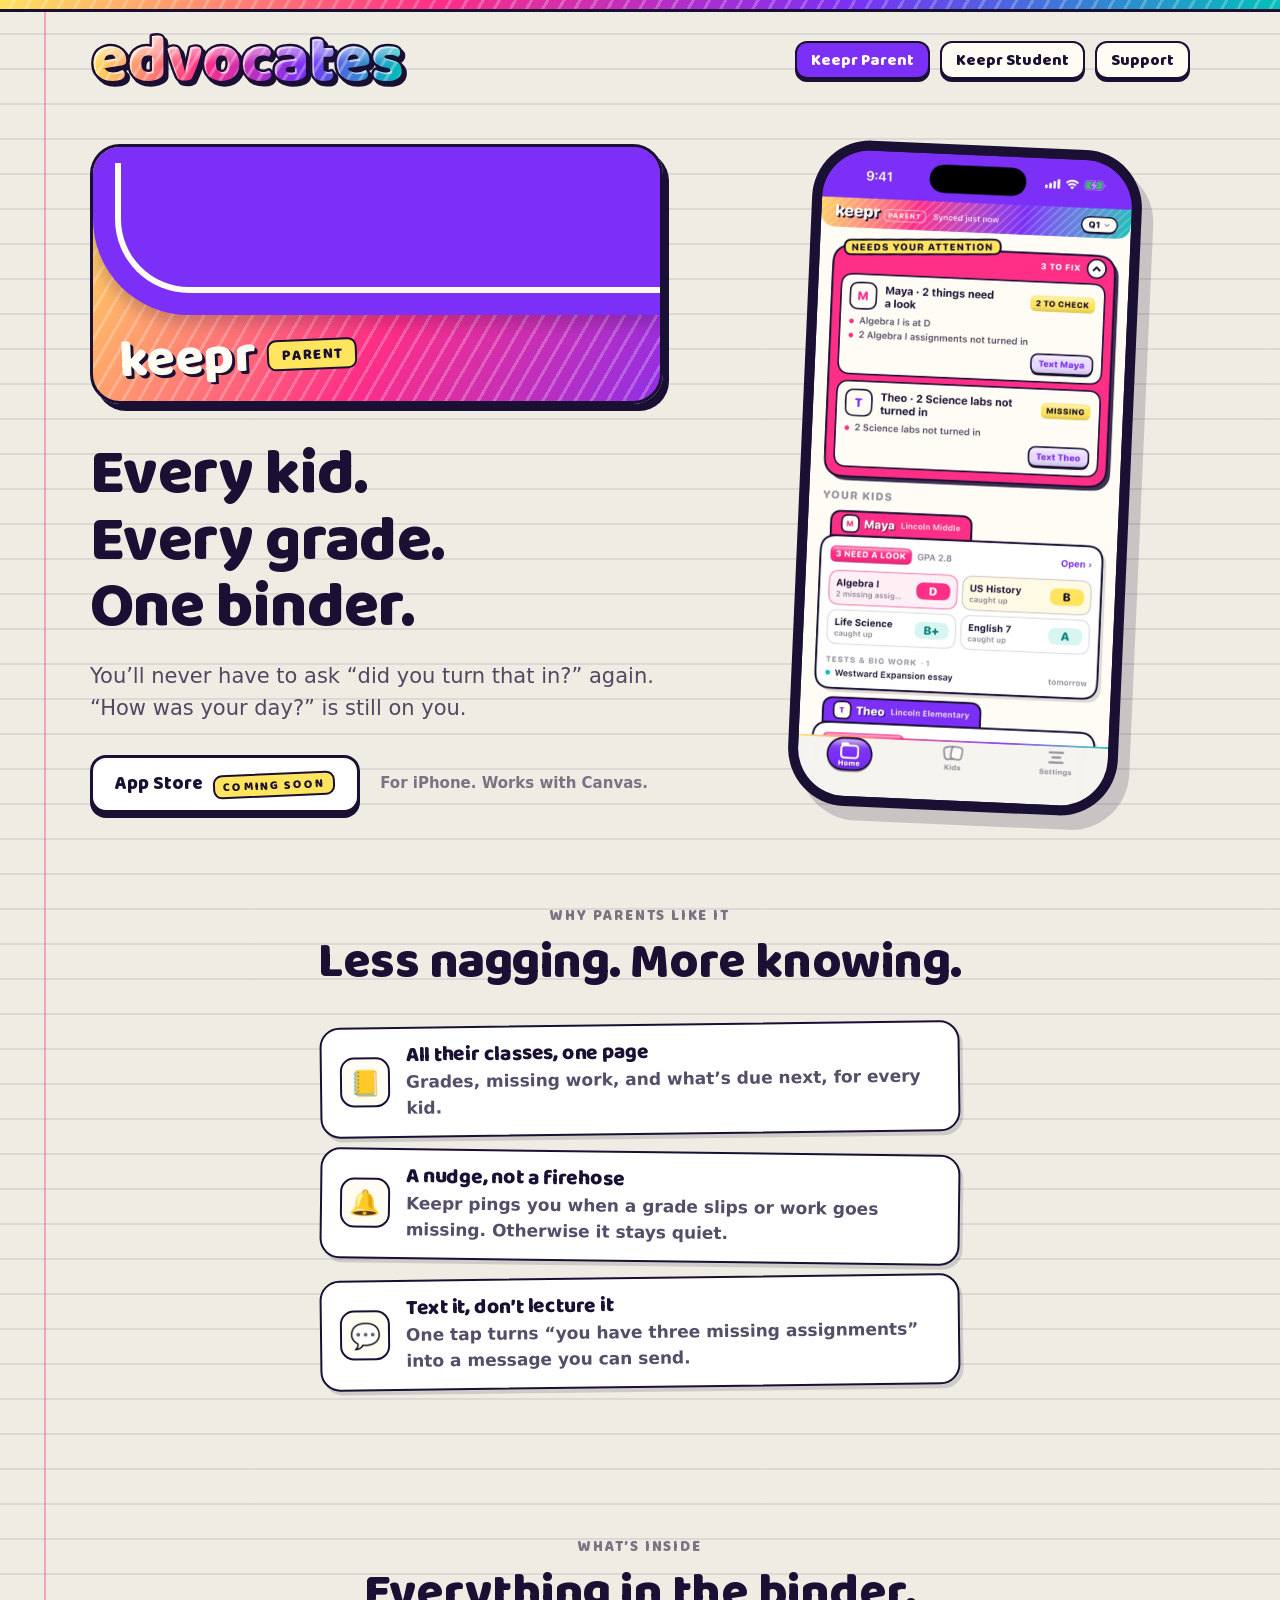
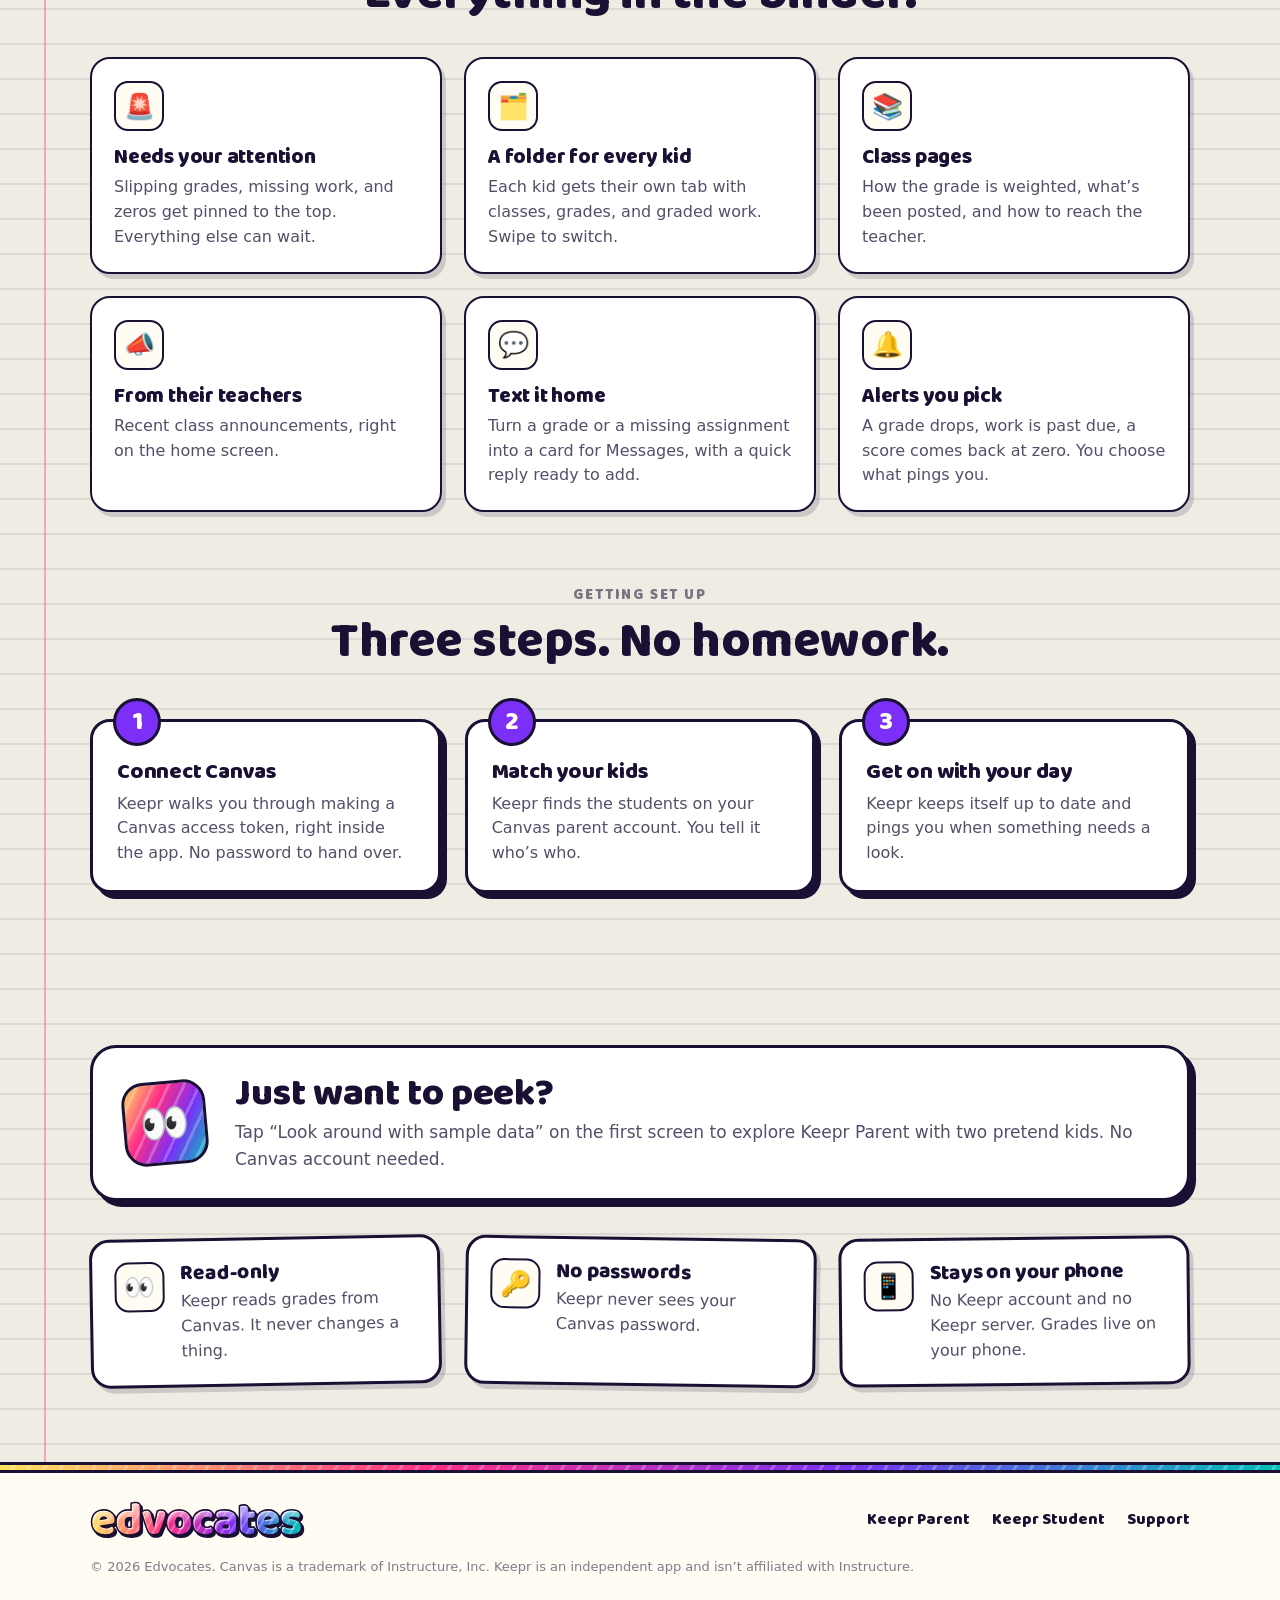
==== public/keepr-parent.html @ aea4eb7f "Prepare the site for Cloudflare Workers hosting Move the site into public/ and add wrangler.jsonc so" ====
<!doctype html>
<html lang="en">
<head>
  <meta charset="utf-8">
  <meta name="viewport" content="width=device-width, initial-scale=1">
  <title>Keepr Parent · Every kid. Every grade. One binder.</title>
  <meta name="description" content="Keepr Parent puts all your kids’ Canvas grades, missing work, and what’s due next on one page, and nudges you when something slips.">
  <link rel="canonical" href="https://edvocates.com/keepr-parent">
  <meta name="theme-color" content="#7B2FF7">
  <link rel="icon" href="favicon.ico" sizes="32x32">
  <link rel="icon" href="favicon.svg" type="image/svg+xml">
  <link rel="preload" href="assets/fonts/baloo2-latin.woff2" as="font" type="font/woff2" crossorigin>
  <link rel="stylesheet" href="assets/site.css">
  <meta property="og:type" content="website">
  <meta property="og:site_name" content="Edvocates">
  <meta property="og:title" content="Keepr Parent · Every kid. Every grade. One binder.">
  <meta property="og:description" content="All your kids’ grades, missing work, and what’s due next on one page, with a nudge when something slips.">
  <meta property="og:url" content="https://edvocates.com/keepr-parent">
  <meta property="og:image" content="https://edvocates.com/assets/img/og-image.png">
  <meta property="og:image:width" content="1200">
  <meta property="og:image:height" content="630">
  <meta property="og:image:alt" content="The Edvocates wordmark above the Keepr Parent and Keepr Student app icons">
  <meta name="twitter:card" content="summary_large_image">
</head>
<body class="theme-parent">
  <a class="skip btn" href="#main">Skip to content</a>

  <header class="site-header">
    <div class="wrap">
      <a class="brand" href="/"><img src="assets/img/edvocates-logo.svg" alt="Edvocates"></a>
      <nav class="nav" aria-label="Main">
        <a href="/keepr-parent" aria-current="page">Keepr Parent</a>
        <a href="/keepr-student">Keepr Student</a>
        <a href="/support">Support</a>
      </nav>
    </div>
  </header>

  <main id="main">
    <section class="wrap app-hero">
      <div>
        <div class="binder" aria-hidden="true">
          <div class="binder__flap"></div>
          <div class="binder__mark">keepr <span class="label">Parent</span></div>
        </div>
        <h1><span class="nowrap">Every kid.</span> <span class="nowrap">Every grade.</span> <span class="nowrap">One binder.</span></h1>
        <p class="lede">You’ll never have to ask “did you turn that in?” again. “How was your day?” is still on you.</p>
        <div class="cta-row">
          <!-- Swap for the App Store badge and listing link once Keepr Parent is live. -->
          <span class="btn btn--soon">App Store <span class="label">Coming soon</span></span>
          <span class="cta-note">For iPhone. Works with Canvas.</span>
        </div>
      </div>
      <div class="phone">
        <img src="assets/img/screens/parent-home.jpg" width="720" height="1500" alt="Keepr Parent’s home screen: a Needs Your Attention box flagging two kids, above each kid’s classes and grades">
      </div>
    </section>

    <section class="section section--tight" aria-labelledby="perks-title">
      <div class="wrap center">
        <p class="eyebrow">Why parents like it</p>
        <h2 id="perks-title">Less nagging. More knowing.</h2>
        <ul class="perks">
          <li class="perk">
            <span class="emo" aria-hidden="true">📒</span>
            <div><h3>All their classes, one page</h3><p>Grades, missing work, and what’s due next, for every kid.</p></div>
          </li>
          <li class="perk">
            <span class="emo" aria-hidden="true">🔔</span>
            <div><h3>A nudge, not a firehose</h3><p>Keepr pings you when a grade slips or work goes missing. Otherwise it stays quiet.</p></div>
          </li>
          <li class="perk">
            <span class="emo" aria-hidden="true">💬</span>
            <div><h3>Text it, don’t lecture it</h3><p>One tap turns “you have three missing assignments” into a message you can send.</p></div>
          </li>
        </ul>
      </div>
    </section>

    <section class="section" aria-labelledby="features-title">
      <div class="wrap">
        <div class="center">
          <p class="eyebrow">What’s inside</p>
          <h2 id="features-title">Everything in the binder.</h2>
        </div>
        <div class="features">
          <div class="feature">
            <span class="emo" aria-hidden="true">🚨</span>
            <h3>Needs your attention</h3>
            <p>Slipping grades, missing work, and zeros get pinned to the top. Everything else can wait.</p>
          </div>
          <div class="feature">
            <span class="emo" aria-hidden="true">🗂️</span>
            <h3>A folder for every kid</h3>
            <p>Each kid gets their own tab with classes, grades, and graded work. Swipe to switch.</p>
          </div>
          <div class="feature">
            <span class="emo" aria-hidden="true">📚</span>
            <h3>Class pages</h3>
            <p>How the grade is weighted, what’s been posted, and how to reach the teacher.</p>
          </div>
          <div class="feature">
            <span class="emo" aria-hidden="true">📣</span>
            <h3>From their teachers</h3>
            <p>Recent class announcements, right on the home screen.</p>
          </div>
          <div class="feature">
            <span class="emo" aria-hidden="true">💬</span>
            <h3>Text it home</h3>
            <p>Turn a grade or a missing assignment into a card for Messages, with a quick reply ready to add.</p>
          </div>
          <div class="feature">
            <span class="emo" aria-hidden="true">🔔</span>
            <h3>Alerts you pick</h3>
            <p>A grade drops, work is past due, a score comes back at zero. You choose what pings you.</p>
          </div>
        </div>
      </div>
    </section>

    <section class="section section--tight" aria-labelledby="steps-title">
      <div class="wrap">
        <div class="center">
          <p class="eyebrow">Getting set up</p>
          <h2 id="steps-title">Three steps. No homework.</h2>
        </div>
        <ol class="steps">
          <li><h3>Connect Canvas</h3><p>Keepr walks you through making a Canvas access token, right inside the app. No password to hand over.</p></li>
          <li><h3>Match your kids</h3><p>Keepr finds the students on your Canvas parent account. You tell it who’s who.</p></li>
          <li><h3>Get on with your day</h3><p>Keepr keeps itself up to date and pings you when something needs a look.</p></li>
        </ol>
      </div>
    </section>

    <section class="section" aria-labelledby="peek-title">
      <div class="wrap">
        <div class="callout">
          <div class="callout__foil" aria-hidden="true">👀</div>
          <div class="callout__text">
            <h2 id="peek-title">Just want to peek?</h2>
            <p>Tap “Look around with sample data” on the first screen to explore Keepr Parent with two pretend kids. No Canvas account needed.</p>
          </div>
        </div>
        <div class="promises">
          <div class="promise">
            <span class="emo" aria-hidden="true">👀</span>
            <div><h3>Read-only</h3><p>Keepr reads grades from Canvas. It never changes a thing.</p></div>
          </div>
          <div class="promise">
            <span class="emo" aria-hidden="true">🔑</span>
            <div><h3>No passwords</h3><p>Keepr never sees your Canvas password.</p></div>
          </div>
          <div class="promise">
            <span class="emo" aria-hidden="true">📱</span>
            <div><h3>Stays on your phone</h3><p>No Keepr account and no Keepr server. Grades live on your phone.</p></div>
          </div>
        </div>
      </div>
    </section>
  </main>

  <footer class="site-footer">
    <div class="wrap">
      <a class="foot-brand" href="/"><img src="assets/img/edvocates-logo.svg" alt="Edvocates"></a>
      <nav class="foot-links" aria-label="Footer">
        <a href="/keepr-parent">Keepr Parent</a>
        <a href="/keepr-student">Keepr Student</a>
        <a href="/support">Support</a>
      </nav>
      <p class="fine">© 2026 Edvocates. Canvas is a trademark of Instructure, Inc. Keepr is an independent app and isn’t affiliated with Instructure.</p>
    </div>
  </footer>
</body>
</html>
---- public/assets/site.css ----
/* edvocates.com — one stylesheet for every page.
   The look comes straight from the Keepr apps: ruled notebook paper, chunky
   ink-outlined stickers with hard offset shadows, holo foil, and Baloo 2 for
   anything that should feel puffy. */

@font-face {
  font-family: "Baloo 2";
  src: url("fonts/baloo2-latin.woff2") format("woff2");
  font-weight: 600 800;
  font-style: normal;
  font-display: swap;
  unicode-range: U+0000-00FF, U+0131, U+0152-0153, U+02BB-02BC, U+02C6, U+02DA, U+02DC, U+0304, U+0308, U+0329, U+2000-206F, U+20AC, U+2122, U+2191, U+2193, U+2212, U+2215, U+FEFF, U+FFFD;
}

:root {
  --ink: #1A1033;
  --ink-70: rgba(26, 16, 51, .74);
  --ink-50: rgba(26, 16, 51, .55);
  --pink: #FF2E86;
  --purple: #7B2FF7;
  --teal: #00C2B8;
  --yellow: #FFE45E;
  --cream: #FFFCF4;
  --canvas: #EFECE4;
  --green: #00B87A;

  /* Keepr Parent's foil, and Keepr Student's (the stops from its app icon). */
  --holo: linear-gradient(120deg, #FFE45E 0%, #FF2E86 34%, #7B2FF7 66%, #00C2B8 100%);
  --holo-student: linear-gradient(120deg, #FF2E86 8%, #E040FB 28%, #7B2FF7 46%, #2F6BFF 64%, #00C8FF 82%, #00B87A 100%);
  --stripes: repeating-linear-gradient(120deg, rgba(255, 255, 255, 0) 0 11px, rgba(255, 255, 255, .24) 11px 14px);

  --accent: var(--pink);
  --accent-text: var(--ink);
  --foil: var(--holo);

  --display: "Baloo 2", ui-rounded, "SF Pro Rounded", system-ui, sans-serif;
  --body: -apple-system, BlinkMacSystemFont, "Segoe UI", system-ui, Roboto, "Helvetica Neue", Arial, sans-serif;

  --line: 3px solid var(--ink);
  --shadow: 6px 6px 0 var(--ink);
  --shadow-soft: 4px 5px 0 rgba(26, 16, 51, .16);

  color-scheme: light;
}

.theme-parent { --accent: var(--purple); --accent-text: var(--cream); --foil: var(--holo); }
.theme-student { --accent: var(--green); --accent-text: var(--ink); --foil: var(--holo-student); }

/* ---------- base ---------- */

*, *::before, *::after { box-sizing: border-box; }

html { -webkit-text-size-adjust: 100%; text-size-adjust: 100%; }

body {
  --margin-x: 44px;
  margin: 0;
  min-height: 100vh;
  display: flex;
  flex-direction: column;
  font: 500 17px/1.55 var(--body);
  color: var(--ink);
  background-color: var(--canvas);
  /* notebook paper: a pink margin rule over faint ink lines */
  background-image:
    linear-gradient(90deg, transparent 0 var(--margin-x), rgba(255, 46, 134, .38) var(--margin-x) calc(var(--margin-x) + 2px), transparent calc(var(--margin-x) + 2px)),
    repeating-linear-gradient(180deg, transparent 0 33px, rgba(26, 16, 51, .085) 33px 35px);
}

/* the foil strip across the very top of every page */
body::before {
  content: "";
  display: block;
  height: 12px;
  background: var(--stripes), var(--foil);
  border-bottom: var(--line);
}

img, svg { max-width: 100%; height: auto; display: block; }

a { color: var(--purple); text-decoration-thickness: 2px; text-underline-offset: 3px; }
a:hover { color: var(--pink); }

:focus-visible { outline: 3px solid var(--purple); outline-offset: 4px; border-radius: 8px; }

h1, h2, h3 {
  margin: 0;
  font-family: var(--display);
  font-weight: 800;
  line-height: 1.04;
  letter-spacing: -.01em;
  text-wrap: balance;
}
h1 { font-size: clamp(40px, 6.2vw, 70px); }
h2 { font-size: clamp(32px, 4.4vw, 50px); }
h3 { font-size: 22px; line-height: 1.15; }

p { margin: 0; }

.wrap { width: min(1100px, 100% - 48px); margin-inline: auto; }
main { flex: 1; }
.section { padding-block: clamp(40px, 6vw, 76px); }
.section--tight { padding-top: 0; }

.lede { font-size: clamp(18px, 2vw, 21px); color: var(--ink-70); max-width: 34em; text-wrap: pretty; }
.center { text-align: center; }
.center .lede { margin-inline: auto; }
.center .perks { margin-inline: auto; text-align: left; }
h2 + .lede { margin-top: 14px; }

.eyebrow {
  margin: 0 0 12px;
  font: 800 15px/1 var(--display);
  letter-spacing: .12em;
  text-transform: uppercase;
  color: var(--ink-50);
}

.nowrap { white-space: nowrap; }

.vh {
  position: absolute !important;
  width: 1px; height: 1px;
  overflow: hidden;
  clip: rect(0 0 0 0);
  white-space: nowrap;
}

.skip {
  position: absolute;
  left: 16px; top: -100px;
  z-index: 10;
}
.skip:focus { top: 22px; }

/* ---------- stickers, labels, buttons ---------- */

.label {
  display: inline-block;
  padding: 7px 12px 5px;
  font: 800 14px/1 var(--display);
  letter-spacing: .1em;
  text-transform: uppercase;
  color: var(--ink);
  background: var(--yellow);
  border: 2.5px solid var(--ink);
  border-radius: 9px;
  rotate: -2.5deg;
}

.emo {
  flex: none;
  display: grid;
  place-items: center;
  width: 50px; height: 50px;
  font-size: 25px;
  line-height: 1;
  background: var(--cream);
  border: 2.5px solid var(--ink);
  border-radius: 14px;
}

.btn {
  display: inline-flex;
  align-items: center;
  justify-content: center;
  gap: 10px;
  padding: 15px 22px 13px;
  font: 800 19px/1 var(--display);
  color: var(--ink);
  text-decoration: none;
  background: var(--cream);
  border: var(--line);
  border-radius: 16px;
  box-shadow: 0 5px 0 var(--ink);
  transition: transform .12s ease, box-shadow .12s ease;
}
.btn:hover { color: inherit; transform: translateY(-2px); box-shadow: 0 7px 0 var(--ink); }
.btn:active { transform: translateY(3px); box-shadow: 0 2px 0 var(--ink); }
.btn--parent { background: var(--purple); color: var(--cream); }
.btn--student { background: var(--green); color: var(--ink); }
.btn--parent:hover { color: var(--cream); }
.btn--student:hover { color: var(--ink); }

/* Stand-in until the App Store listing is live. */
.btn--soon { cursor: default; background: #fff; }
.btn--soon:hover, .btn--soon:active { transform: none; box-shadow: 0 5px 0 var(--ink); }
.btn--soon .label { font-size: 12px; padding: 5px 8px 3px; }

/* ---------- header ---------- */

.site-header { padding-block: 20px; }
.site-header .wrap {
  display: flex;
  flex-wrap: wrap;
  align-items: center;
  justify-content: space-between;
  gap: 16px 24px;
}
/* The home page leads with the big wordmark, so its header is just the nav. */
.site-header--home .wrap { justify-content: flex-end; }

.brand { display: inline-flex; border-radius: 14px; }
.brand img { width: auto; height: 56px; }

.nav { display: flex; flex-wrap: wrap; gap: 10px; }
.nav a {
  padding: 10px 14px 8px;
  font: 800 16px/1 var(--display);
  color: var(--ink);
  text-decoration: none;
  background: var(--cream);
  border: 2.5px solid var(--ink);
  border-radius: 12px;
  box-shadow: 0 3px 0 var(--ink);
  transition: transform .12s ease, box-shadow .12s ease;
}
.nav a:hover { color: var(--ink); transform: translateY(-2px); box-shadow: 0 5px 0 var(--ink); }
.nav a:active { transform: translateY(2px); box-shadow: 0 1px 0 var(--ink); }
.nav a[aria-current="page"] { background: var(--accent); color: var(--accent-text); }

/* ---------- home hero ---------- */

.hero {
  position: relative;
  padding-block: clamp(12px, 3vw, 36px) clamp(52px, 8vw, 96px);
  text-align: center;
}
.hero > .wrap { position: relative; z-index: 1; }
.hero__logo { width: min(720px, 100%); margin: 0 auto clamp(26px, 4.5vw, 44px); }
.hero h1 { max-width: 12em; margin-inline: auto; }
.hero .lede { margin: 20px auto 0; }
.hero__cta { display: flex; flex-wrap: wrap; justify-content: center; gap: 16px 18px; margin-top: 34px; }

.confetti { position: absolute; inset: 0; z-index: 0; overflow: hidden; pointer-events: none; }
.confetti svg {
  position: absolute;
  width: var(--w, 56px);
  animation: bob var(--t, 7s) ease-in-out infinite;
}
@keyframes bob {
  0%, 100% { transform: translateY(0) rotate(var(--r, 0deg)); }
  50% { transform: translateY(-12px) rotate(calc(var(--r, 0deg) + 8deg)); }
}
.c1 { --w: 100px; --r: -10deg; --t: 7s; top: 5%; left: 4%; }
.c2 { --w: 66px; --r: 12deg; --t: 8s; top: 7%; right: 6%; }
.c3 { --w: 72px; --t: 9s; top: 47%; left: 3%; }
.c4 { --w: 62px; --t: 6.5s; top: 60%; right: 3%; }
.c5 { --w: 60px; --r: 8deg; --t: 7.5s; top: 33%; right: 5%; }
.c6 { --w: 112px; --r: -6deg; --t: 8.5s; bottom: 6%; right: 11%; }
.c7 { --w: 54px; --r: 20deg; --t: 6s; bottom: 11%; left: 10%; }

/* ---------- home: the two app folders ---------- */

.apps {
  display: grid;
  grid-template-columns: repeat(auto-fit, minmax(min(100%, 440px), 1fr));
  gap: 48px 40px;
  margin-top: 44px;
}

.folder { display: flex; flex-direction: column; }
.folder__tab {
  align-self: flex-start;
  margin-left: 24px;
  padding: 11px 18px 8px;
  font: 800 15px/1 var(--display);
  letter-spacing: .1em;
  text-transform: uppercase;
  color: var(--accent-text);
  background: var(--accent);
  border: var(--line);
  border-bottom: 0;
  border-radius: 14px 14px 0 0;
}
.folder__body {
  position: relative;
  flex: 1;
  display: flex;
  flex-direction: column;
  padding: 28px 30px 32px 56px;
  background: #fff;
  border: var(--line);
  border-radius: 24px;
  box-shadow: var(--shadow);
}
/* three punched binder holes down the left edge, like the app's class cards */
.folder__body::before {
  content: "";
  position: absolute;
  left: 17px; top: 30px; bottom: 30px;
  width: 16px;
  background: radial-gradient(circle at 8px 8px, #E7E4F2 0 6px, rgba(26, 16, 51, .32) 6.5px 7.5px, transparent 8px) 0 0 / 16px calc((100% - 16px) / 2) repeat-y;
}

.app-card__head { display: flex; align-items: center; gap: 18px; }
.app-icon {
  flex: none;
  width: 96px; height: 96px;
  border: var(--line);
  border-radius: 23px;
  box-shadow: 4px 4px 0 var(--ink);
}
.app-card h3 { font-size: clamp(28px, 3vw, 34px); }
.app-card__tagline { margin-top: 4px; font: 700 18px/1.25 var(--display); color: var(--ink-70); }
.app-card__blurb { margin-top: 20px; color: var(--ink-70); }

.minis { display: grid; gap: 10px; margin: 20px 0 28px; padding: 0; list-style: none; }
.minis li { display: flex; align-items: center; gap: 12px; font-weight: 650; }
.minis .emo { width: 36px; height: 36px; font-size: 18px; border-radius: 10px; }
.folder .btn { align-self: flex-start; margin-top: auto; }

/* ---------- promises ---------- */

.promises {
  display: grid;
  grid-template-columns: repeat(auto-fit, minmax(min(100%, 290px), 1fr));
  gap: 24px;
  margin-top: 36px;
}
.promise {
  display: flex;
  gap: 16px;
  align-items: flex-start;
  padding: 20px 22px;
  background: #fff;
  border: var(--line);
  border-radius: 20px;
  box-shadow: var(--shadow-soft);
  text-align: left;
}
.promise:nth-child(1) { rotate: -1deg; }
.promise:nth-child(2) { rotate: .8deg; }
.promise:nth-child(3) { rotate: -.6deg; }
.promise h3 { font-size: 21px; }
.promise p { margin-top: 4px; font-size: 16px; color: var(--ink-70); }

/* ---------- app pages ---------- */

.app-hero {
  display: grid;
  grid-template-columns: minmax(0, 1.12fr) minmax(0, .88fr);
  gap: clamp(36px, 6vw, 80px);
  align-items: center;
  padding-block: clamp(16px, 3vw, 36px) clamp(52px, 8vw, 96px);
}
.app-hero h1 { margin-top: 38px; font-size: clamp(40px, 5.4vw, 64px); }
.app-hero .lede { margin-top: 18px; }
.cta-row { display: flex; flex-wrap: wrap; align-items: center; gap: 16px 20px; margin-top: 30px; }
.cta-note { font-size: 15px; font-weight: 600; color: var(--ink-50); }

/* The binder cover from each app's welcome screen: a flap in the app's
   colour over the foil, with the white rule curving around its corner. */
.binder {
  position: relative;
  height: clamp(200px, 25vw, 260px);
  overflow: hidden;
  background: var(--stripes), var(--foil);
  background-size: auto, 180% 100%;
  border: var(--line);
  border-radius: 30px;
  box-shadow: 6px 7px 0 var(--ink);
  animation: foil 9s ease-in-out infinite alternate;
}
@keyframes foil {
  from { background-position: 0 0, 0% 50%; }
  to { background-position: 0 0, 100% 50%; }
}
.binder__flap {
  position: absolute;
  inset: 0 0 auto 0;
  height: 66%;
  background: var(--accent);
  border-bottom-left-radius: 96px;
  box-shadow: 0 8px 16px rgba(26, 16, 51, .22);
}
.binder__flap::after {
  content: "";
  position: absolute;
  left: 22px; top: 16px; right: -12px; bottom: 22px;
  border-left: 6px solid var(--cream);
  border-bottom: 6px solid var(--cream);
  border-bottom-left-radius: 74px;
}
.binder__mark {
  position: absolute;
  left: 26px; bottom: 18px;
  display: flex;
  align-items: center;
  gap: 12px;
  rotate: -2.5deg;
  font: 800 clamp(40px, 5vw, 52px)/1 var(--display);
  letter-spacing: -.01em;
  color: var(--cream);
  text-shadow: 3px 3px 0 var(--ink);
}
.binder__mark .label { rotate: none; font-size: clamp(12px, 1.4vw, 15px); text-shadow: none; }

.phone {
  width: min(330px, 82vw);
  margin-inline: auto;
  padding: 10px;
  background: var(--ink);
  border-radius: 58px;
  box-shadow: 12px 14px 0 rgba(26, 16, 51, .18);
  rotate: 2.5deg;
}
.phone img { width: 100%; height: auto; border-radius: 48px; }

.perks { display: grid; gap: 16px; margin: 36px 0 0; padding: 0; list-style: none; max-width: 640px; }
.perk {
  display: flex;
  align-items: center;
  gap: 16px;
  padding: 14px 18px;
  background: #fff;
  border: 2.5px solid var(--ink);
  border-radius: 20px;
  box-shadow: 3px 4px 0 rgba(26, 16, 51, .15);
}
.perk:nth-child(odd) { rotate: -.7deg; }
.perk:nth-child(even) { rotate: .7deg; }
.perk h3 { font-size: 21px; }
.perk p { margin-top: 2px; color: var(--ink-70); font-weight: 600; }

.features {
  display: grid;
  grid-template-columns: repeat(auto-fit, minmax(min(100%, 310px), 1fr));
  gap: 22px;
  margin-top: 38px;
}
.feature {
  padding: 22px;
  background: #fff;
  border: 2.5px solid var(--ink);
  border-radius: 20px;
  box-shadow: var(--shadow-soft);
  transition: transform .15s ease, box-shadow .15s ease;
}
.feature:hover { transform: translateY(-3px) rotate(-.6deg); box-shadow: 6px 8px 0 rgba(26, 16, 51, .2); }
.feature h3 { margin: 14px 0 6px; font-size: 21px; }
.feature p { color: var(--ink-70); font-size: 16px; }

.steps {
  display: grid;
  grid-template-columns: repeat(auto-fit, minmax(min(100%, 290px), 1fr));
  gap: 38px 24px;
  margin: 52px 0 0;
  padding: 0;
  list-style: none;
  counter-reset: step;
}
.steps li {
  position: relative;
  padding: 38px 24px 24px;
  background: #fff;
  border: var(--line);
  border-radius: 20px;
  box-shadow: var(--shadow);
  counter-increment: step;
}
.steps li::before {
  content: counter(step);
  position: absolute;
  top: -24px; left: 20px;
  display: grid;
  place-items: center;
  width: 48px; height: 48px;
  font: 800 26px/1 var(--display);
  color: var(--accent-text);
  background: var(--accent);
  border: var(--line);
  border-radius: 50%;
}
.steps h3 { font-size: 22px; }
.steps p { margin-top: 6px; color: var(--ink-70); font-size: 16px; }

.callout {
  display: flex;
  flex-wrap: wrap;
  align-items: center;
  gap: 22px 28px;
  padding: 26px 30px;
  background: #fff;
  border: var(--line);
  border-radius: 26px;
  box-shadow: var(--shadow);
}
.callout__foil {
  flex: none;
  display: grid;
  place-items: center;
  width: 84px; height: 84px;
  font-size: 40px;
  background: var(--stripes), var(--foil);
  border: var(--line);
  border-radius: 22px;
  rotate: -5deg;
}
.callout__text { flex: 1 1 320px; }
.callout h2 { font-size: clamp(28px, 3.4vw, 38px); }
.callout p { margin-top: 6px; color: var(--ink-70); }

/* ---------- support ---------- */

.support { padding-block: clamp(40px, 8vw, 100px) clamp(64px, 10vw, 120px); text-align: center; }
.support .lede { margin: 18px auto 0; }
.support-card {
  position: relative;
  display: inline-block;
  max-width: 100%;
  margin-top: 56px;
  padding: 44px clamp(18px, 6vw, 60px) 36px;
  background: #fff;
  border: var(--line);
  border-radius: 28px;
  box-shadow: 8px 9px 0 var(--ink);
  rotate: -1.2deg;
}
.support-card .label { position: absolute; top: -20px; left: 50%; translate: -50% 0; }
.support-email {
  font: 800 clamp(20px, 6vw, 48px)/1.1 var(--display);
  color: var(--purple);
  text-decoration: none;
  overflow-wrap: anywhere;
}
.support-email:hover { color: var(--pink); }
.support-card p { margin-top: 14px; color: var(--ink-70); }

/* ---------- footer ---------- */

.site-footer { margin-top: auto; background: var(--cream); border-top: var(--line); }
.site-footer::before { content: ""; display: block; height: 8px; background: var(--stripes), var(--holo); border-bottom: var(--line); }
.site-footer .wrap {
  display: flex;
  flex-wrap: wrap;
  align-items: center;
  justify-content: space-between;
  gap: 18px 28px;
  padding-block: 28px 34px;
}
.foot-brand { display: inline-flex; border-radius: 10px; }
.foot-brand img { width: auto; height: 38px; }
.foot-links { display: flex; flex-wrap: wrap; gap: 8px 22px; }
.foot-links a { font: 800 16px/1 var(--display); color: var(--ink); text-decoration: none; }
.foot-links a:hover { color: var(--purple); }
.fine { flex-basis: 100%; font-size: 13px; color: var(--ink-50); }

/* ---------- a little fun ---------- */

.wiggle:hover { animation: wiggle .45s ease-in-out; }
@keyframes wiggle {
  0%, 100% { transform: rotate(0); }
  30% { transform: rotate(-5deg); }
  70% { transform: rotate(4deg); }
}

/* ---------- small screens ---------- */

@media (max-width: 860px) {
  .app-hero { grid-template-columns: 1fr; }
}

@media (max-width: 640px) {
  body { --margin-x: 14px; font-size: 16px; }
  .wrap { width: min(1100px, 100% - 36px); }
  .site-header .wrap { justify-content: center; }
  .brand img { height: 46px; }
  .nav { justify-content: center; }
  .nav a { padding: 9px 11px 7px; font-size: 15px; }
  .confetti { display: none; }
  .folder__body { padding: 24px 20px 26px 42px; }
  .folder__body::before { left: 12px; }
  .app-icon { width: 76px; height: 76px; border-radius: 19px; }
  .binder__flap { border-bottom-left-radius: 76px; }
  .binder__flap::after { left: 18px; bottom: 18px; border-bottom-left-radius: 58px; }
}

@media (prefers-reduced-motion: reduce) {
  *, *::before, *::after { animation: none !important; transition: none !important; }
}
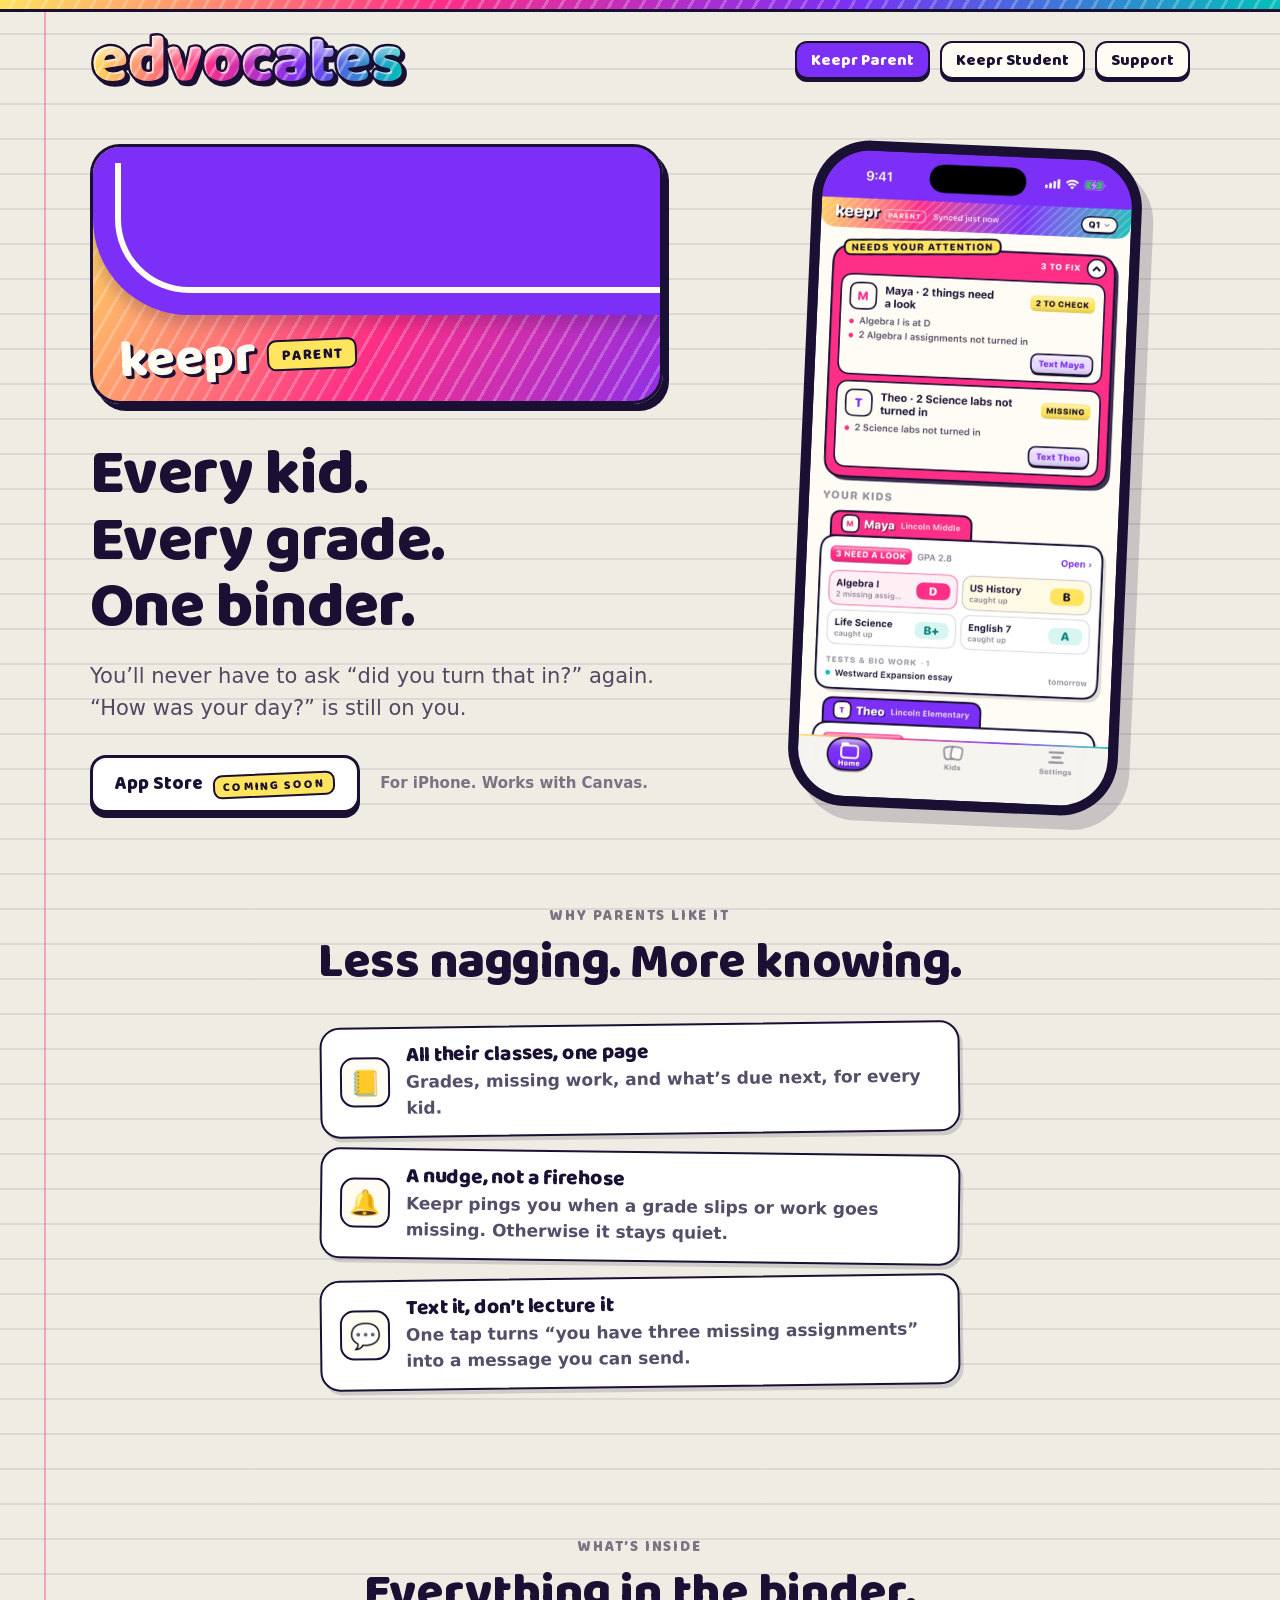
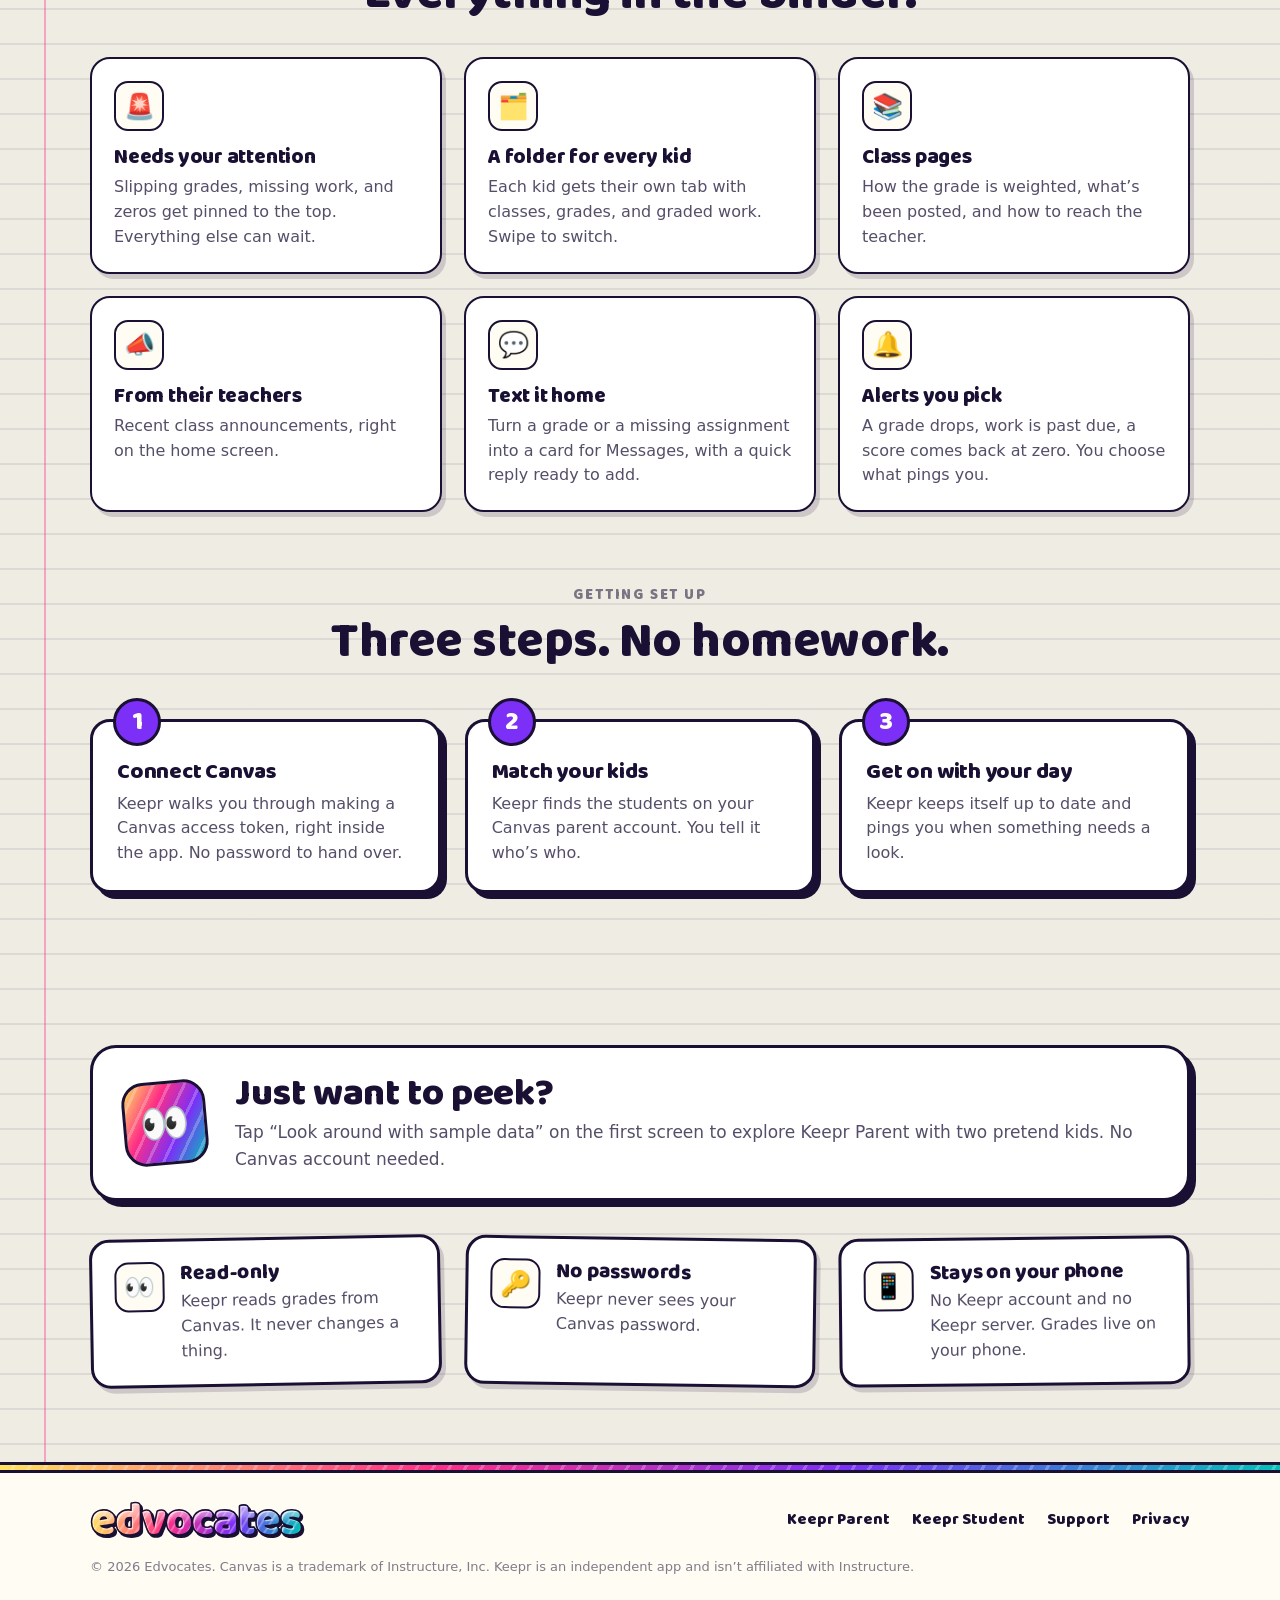
==== commit eeaf8f58: "Add a privacy policy page for the iOS apps Covers what Keepr Parent and Keepr Student access from Ca" ====
--- a/public/keepr-parent.html
+++ b/public/keepr-parent.html
@@ -166,6 +166,7 @@
         <a href="/keepr-parent">Keepr Parent</a>
         <a href="/keepr-student">Keepr Student</a>
         <a href="/support">Support</a>
+        <a href="/privacy">Privacy</a>
       </nav>
       <p class="fine">© 2026 Edvocates. Canvas is a trademark of Instructure, Inc. Keepr is an independent app and isn’t affiliated with Instructure.</p>
     </div>
--- a/public/assets/site.css
+++ b/public/assets/site.css
@@ -526,6 +526,21 @@
 }
 .support-email:hover { color: var(--pink); }
 .support-card p { margin-top: 14px; color: var(--ink-70); }
+
+/* ---------- legal ---------- */
+
+.legal { padding-block: clamp(40px, 8vw, 88px) clamp(64px, 10vw, 120px); }
+.legal .wrap { max-width: 760px; }
+.legal .lede { margin-top: 18px; }
+.legal-updated { margin-top: 14px; font-size: 14px; font-weight: 700; color: var(--ink-50); }
+.legal-body { margin-top: 44px; display: grid; gap: 40px; }
+.legal-body h2 { font-size: clamp(22px, 2.6vw, 27px); }
+.legal-body p { margin-top: 10px; color: var(--ink-70); }
+.legal-body p:first-of-type { margin-top: 14px; }
+.legal-body ul { margin: 14px 0 0; padding-left: 22px; color: var(--ink-70); display: grid; gap: 8px; }
+.legal-body li::marker { color: var(--purple); }
+.legal-body strong { color: var(--ink); }
+.legal-body a { font-weight: 700; }
 
 /* ---------- footer ---------- */
 
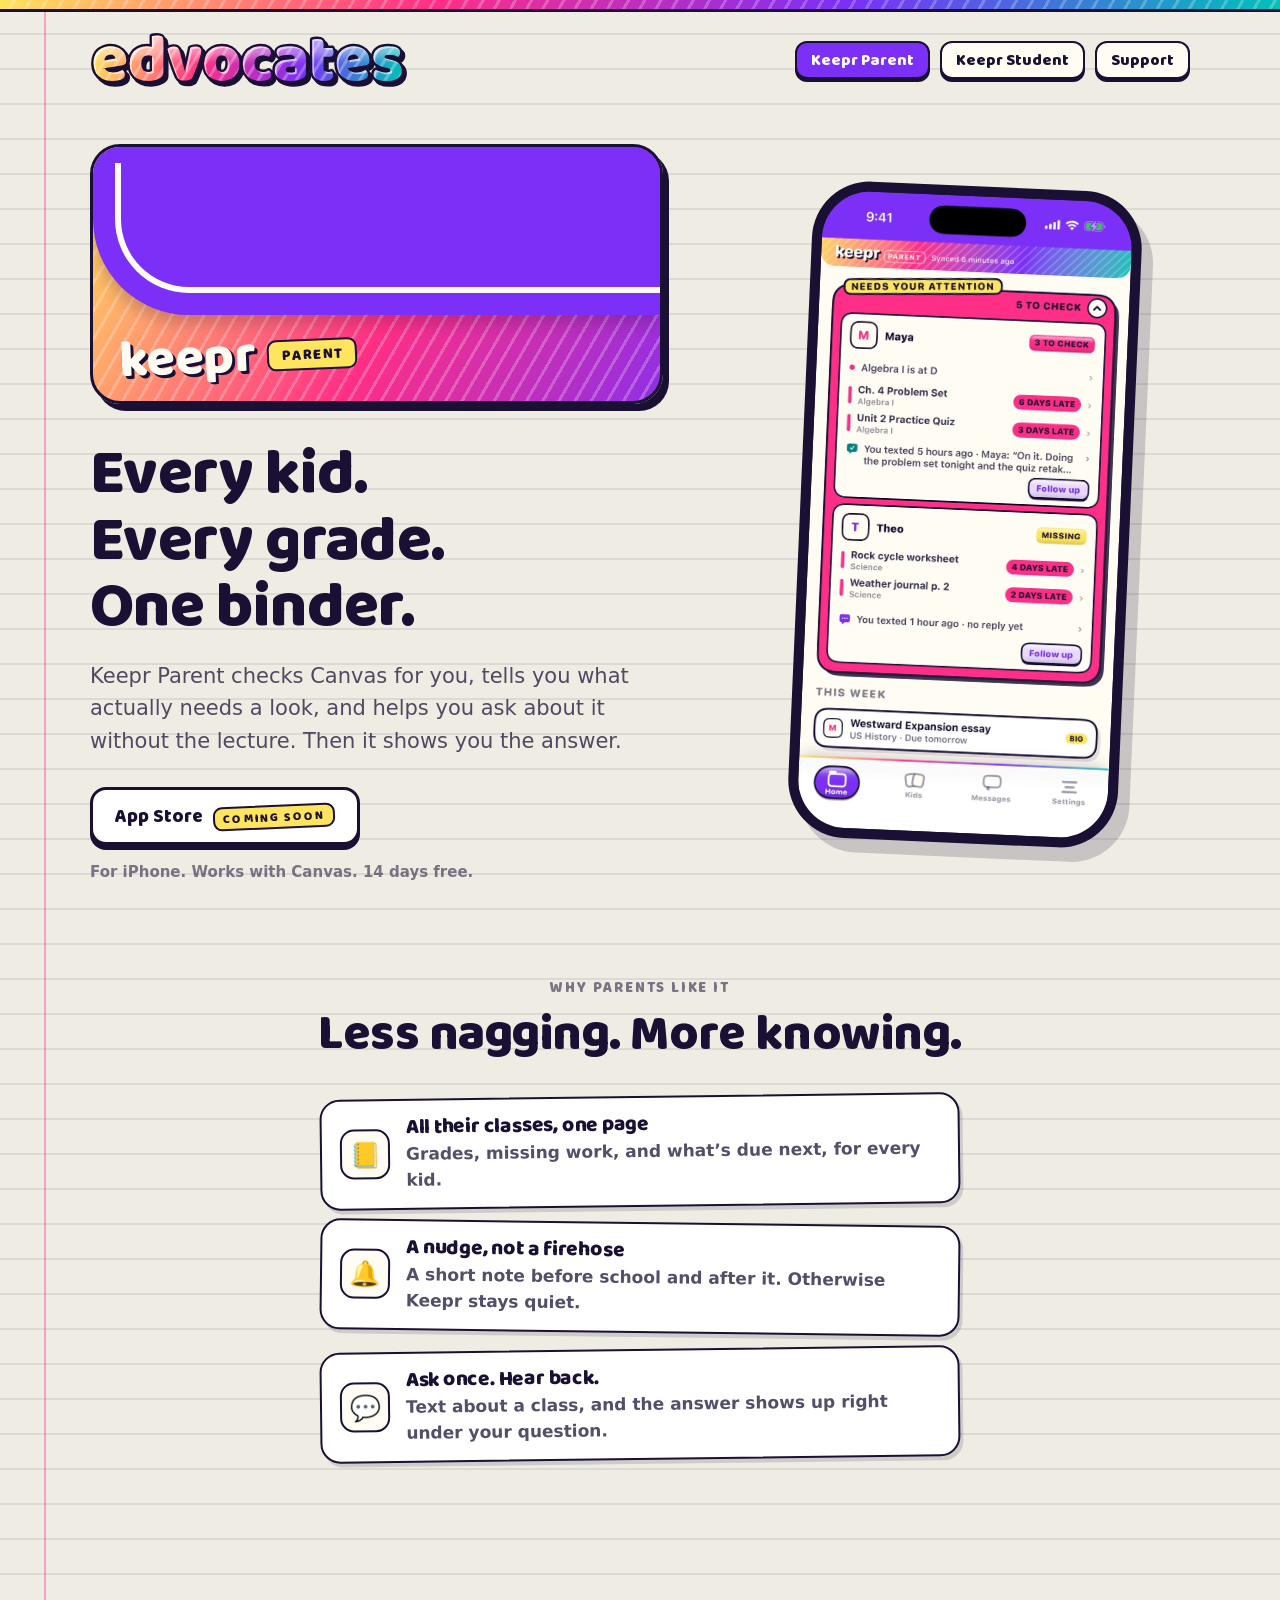
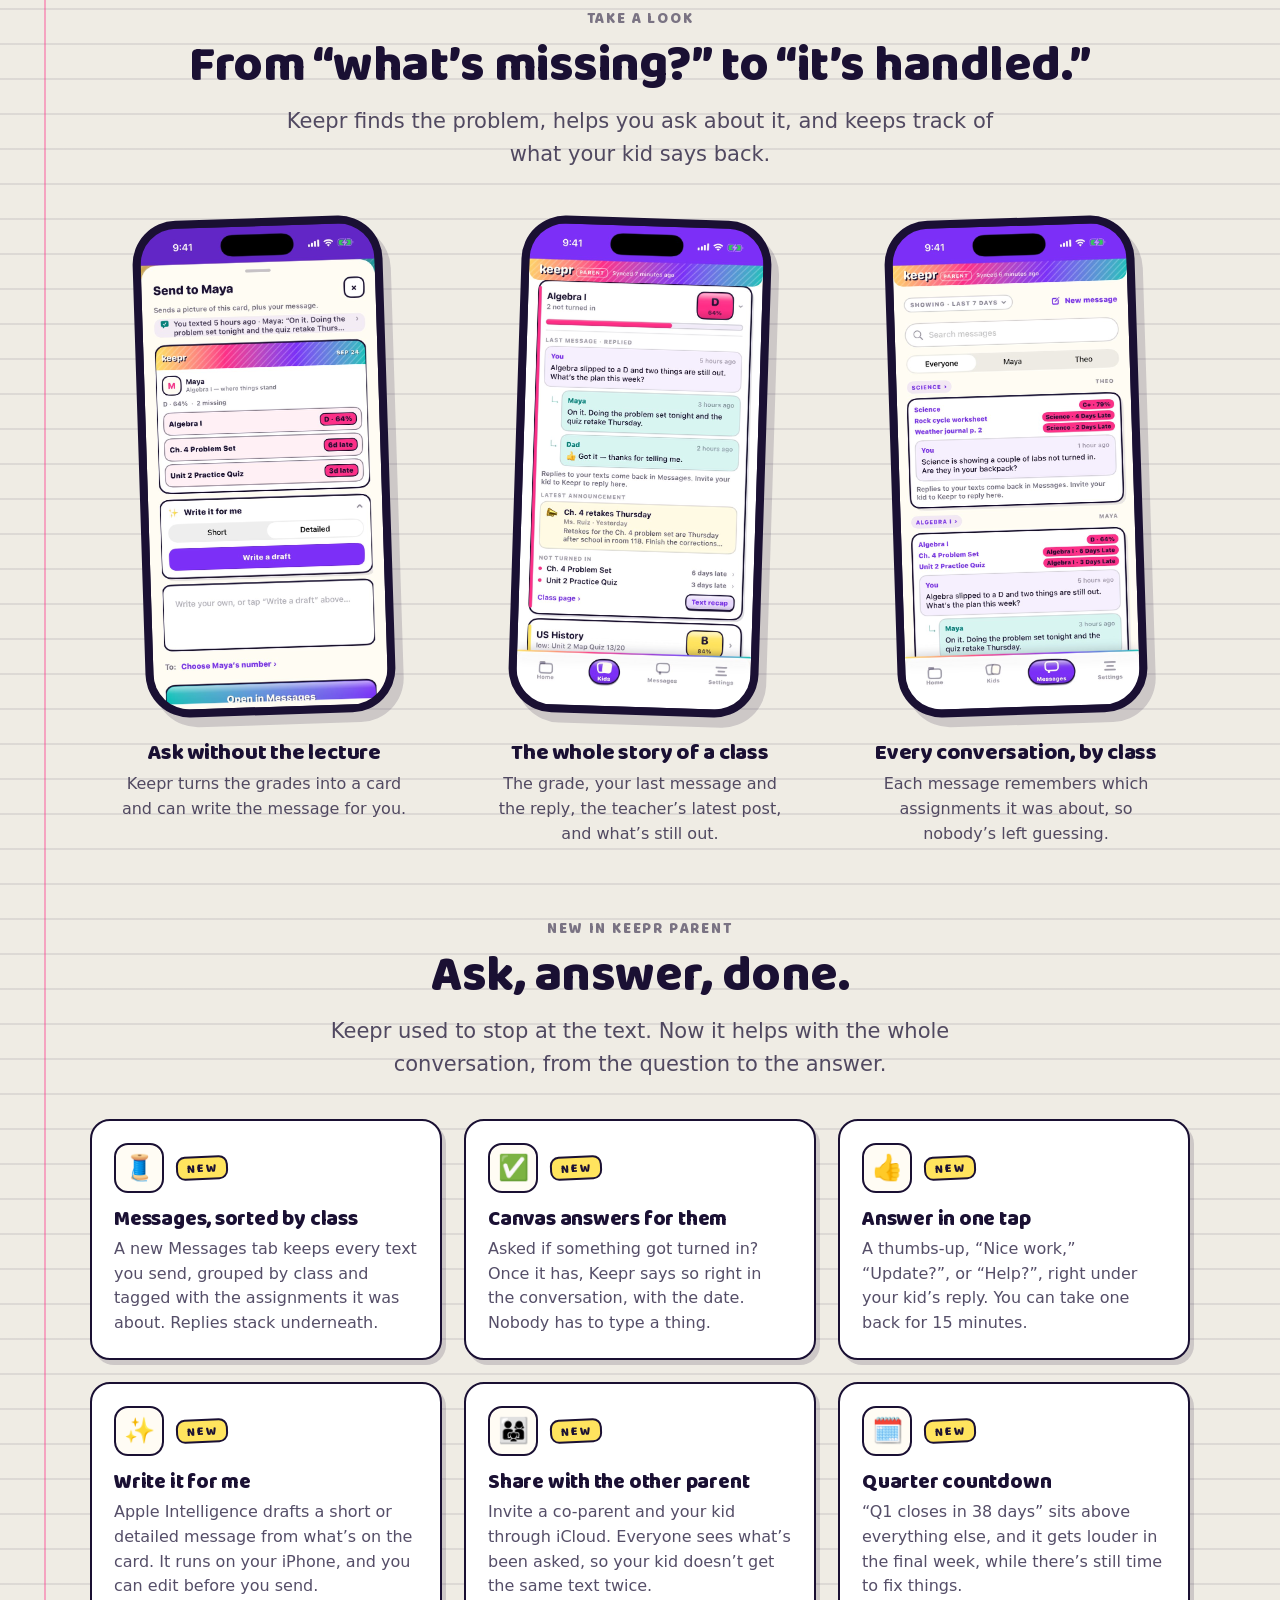
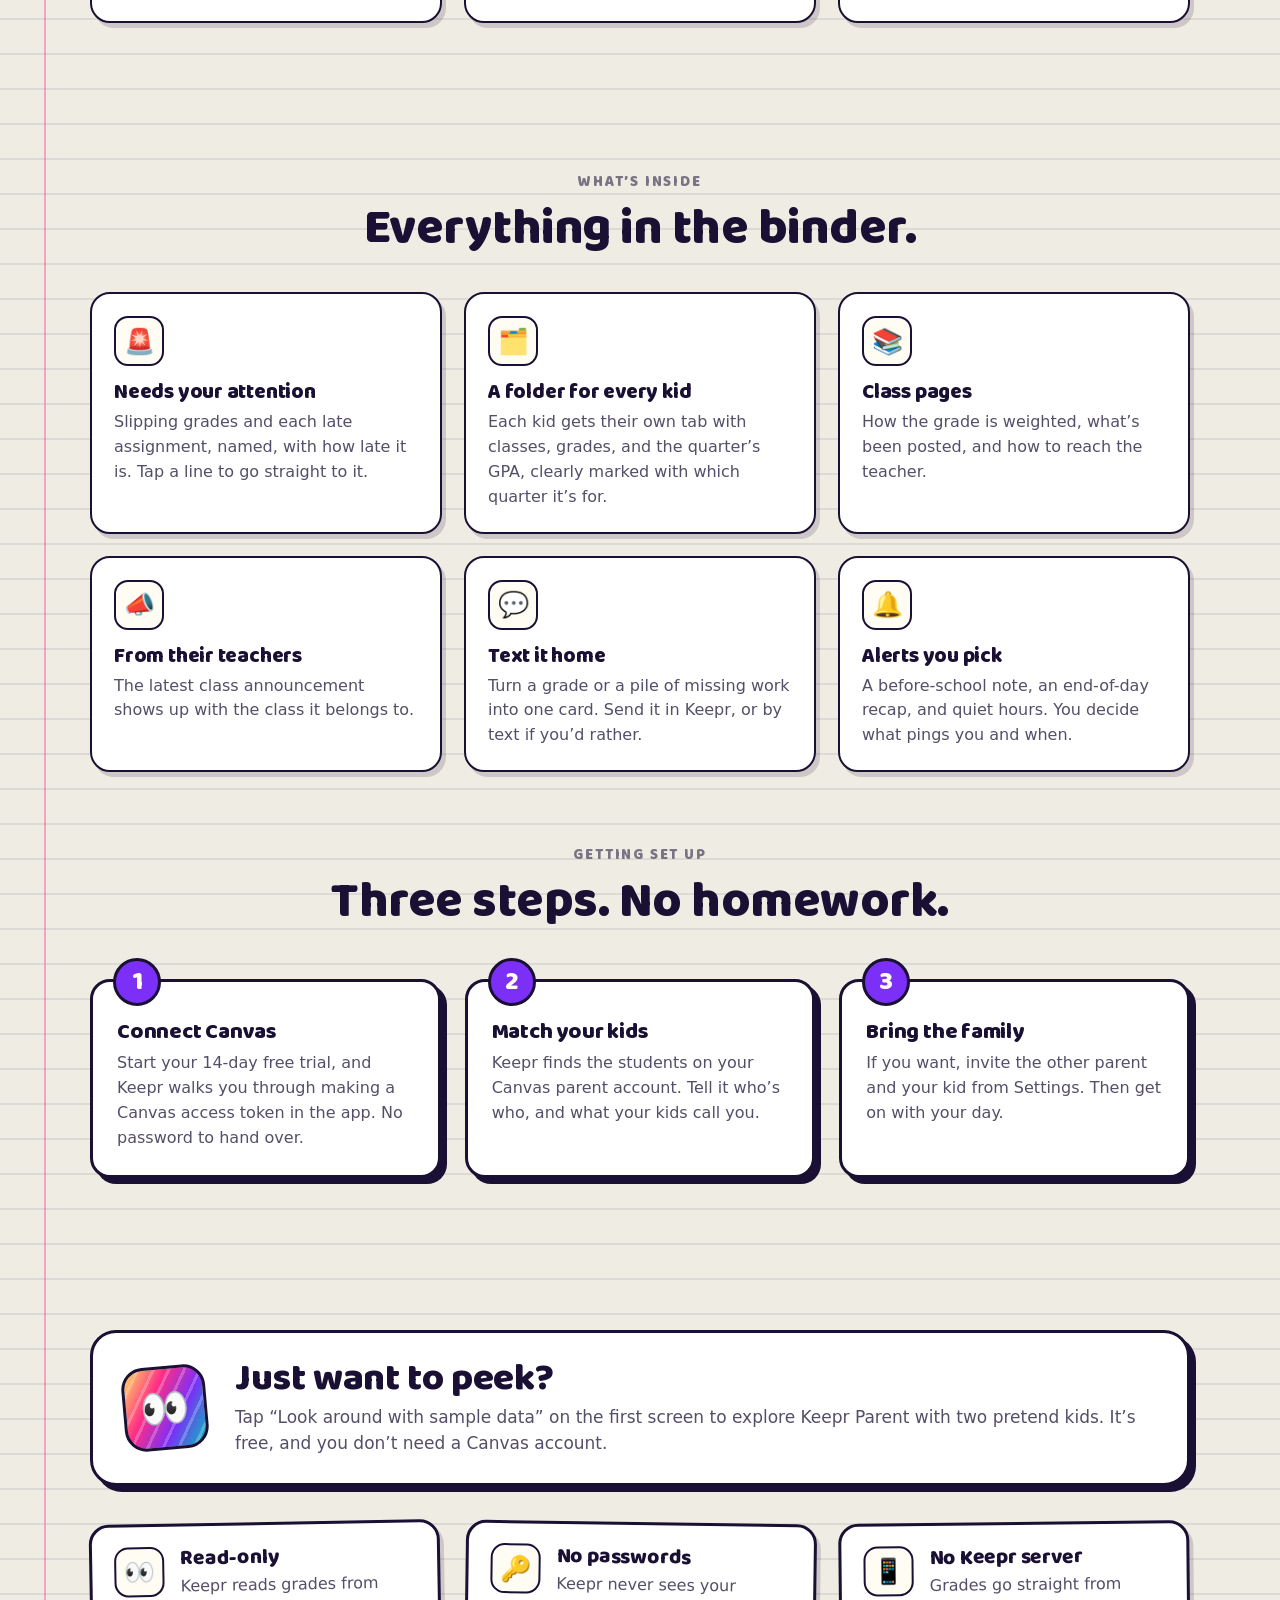
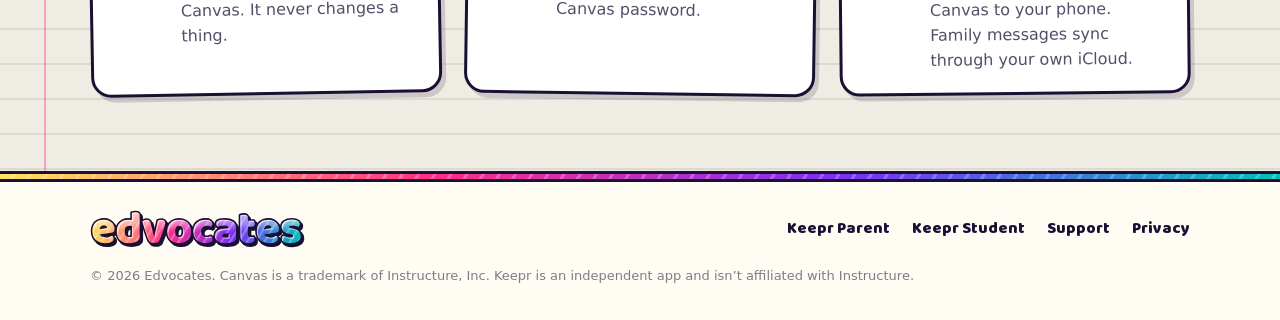
==== commit 470c832c: "Show the beta 8 Keepr features, with new screenshots Both app pages get fresh screens from the curre" ====
--- a/public/keepr-parent.html
+++ b/public/keepr-parent.html
@@ -4,7 +4,7 @@
   <meta charset="utf-8">
   <meta name="viewport" content="width=device-width, initial-scale=1">
   <title>Keepr Parent · Every kid. Every grade. One binder.</title>
-  <meta name="description" content="Keepr Parent puts all your kids’ Canvas grades, missing work, and what’s due next on one page, and nudges you when something slips.">
+  <meta name="description" content="Keepr Parent puts all your kids’ Canvas grades, missing work, and what’s due next on one page, nudges you when something slips, and keeps track of what they say back.">
   <link rel="canonical" href="https://edvocates.com/keepr-parent">
   <meta name="theme-color" content="#7B2FF7">
   <link rel="icon" href="favicon.ico" sizes="32x32">
@@ -14,7 +14,7 @@
   <meta property="og:type" content="website">
   <meta property="og:site_name" content="Edvocates">
   <meta property="og:title" content="Keepr Parent · Every kid. Every grade. One binder.">
-  <meta property="og:description" content="All your kids’ grades, missing work, and what’s due next on one page, with a nudge when something slips.">
+  <meta property="og:description" content="All your kids’ grades, missing work, and what’s due next on one page. Ask about it without the lecture, and see the answer.">
   <meta property="og:url" content="https://edvocates.com/keepr-parent">
   <meta property="og:image" content="https://edvocates.com/assets/img/og-image.png">
   <meta property="og:image:width" content="1200">
@@ -44,15 +44,15 @@
           <div class="binder__mark">keepr <span class="label">Parent</span></div>
         </div>
         <h1><span class="nowrap">Every kid.</span> <span class="nowrap">Every grade.</span> <span class="nowrap">One binder.</span></h1>
-        <p class="lede">You’ll never have to ask “did you turn that in?” again. “How was your day?” is still on you.</p>
+        <p class="lede">Keepr Parent checks Canvas for you, tells you what actually needs a look, and helps you ask about it without the lecture. Then it shows you the answer.</p>
         <div class="cta-row">
           <!-- Swap for the App Store badge and listing link once Keepr Parent is live. -->
           <span class="btn btn--soon">App Store <span class="label">Coming soon</span></span>
-          <span class="cta-note">For iPhone. Works with Canvas.</span>
+          <span class="cta-note">For iPhone. Works with Canvas. 14 days free.</span>
         </div>
       </div>
       <div class="phone">
-        <img src="assets/img/screens/parent-home.jpg" width="720" height="1500" alt="Keepr Parent’s home screen: a Needs Your Attention box flagging two kids, above each kid’s classes and grades">
+        <img src="assets/img/screens/parent-home.jpg" width="720" height="1479" alt="Keepr Parent’s home screen: a Needs Your Attention box listing Maya’s late Algebra work with her reply to your text, and Theo’s missing Science labs with a Follow up button">
       </div>
     </section>
 
@@ -67,16 +67,82 @@
           </li>
           <li class="perk">
             <span class="emo" aria-hidden="true">🔔</span>
-            <div><h3>A nudge, not a firehose</h3><p>Keepr pings you when a grade slips or work goes missing. Otherwise it stays quiet.</p></div>
+            <div><h3>A nudge, not a firehose</h3><p>A short note before school and after it. Otherwise Keepr stays quiet.</p></div>
           </li>
           <li class="perk">
             <span class="emo" aria-hidden="true">💬</span>
-            <div><h3>Text it, don’t lecture it</h3><p>One tap turns “you have three missing assignments” into a message you can send.</p></div>
+            <div><h3>Ask once. Hear back.</h3><p>Text about a class, and the answer shows up right under your question.</p></div>
           </li>
         </ul>
       </div>
     </section>
 
+    <section class="section" aria-labelledby="tour-title">
+      <div class="wrap">
+        <div class="center">
+          <p class="eyebrow">Take a look</p>
+          <h2 id="tour-title">From “what’s missing?” to “it’s handled.”</h2>
+          <p class="lede">Keepr finds the problem, helps you ask about it, and keeps track of what your kid says back.</p>
+        </div>
+        <div class="tour">
+          <figure class="shot">
+            <div class="phone"><img src="assets/img/screens/parent-draft.jpg" width="720" height="1479" loading="lazy" alt="The Send to Maya sheet: a card showing Algebra I at a D and two late assignments, with a Write it for me panel offering Short or Detailed drafts"></div>
+            <figcaption><h3>Ask without the lecture</h3><p>Keepr turns the grades into a card and can write the message for you.</p></figcaption>
+          </figure>
+          <figure class="shot">
+            <div class="phone"><img src="assets/img/screens/parent-class.jpg" width="720" height="1479" loading="lazy" alt="Maya’s Algebra I class: your message, Maya’s reply, the teacher’s latest announcement, and the two assignments not turned in"></div>
+            <figcaption><h3>The whole story of a class</h3><p>The grade, your last message and the reply, the teacher’s latest post, and what’s still out.</p></figcaption>
+          </figure>
+          <figure class="shot">
+            <div class="phone"><img src="assets/img/screens/parent-messages.jpg" width="720" height="1479" loading="lazy" alt="The Messages tab: conversations grouped by class, each naming the assignments it was about and how late they are"></div>
+            <figcaption><h3>Every conversation, by class</h3><p>Each message remembers which assignments it was about, so nobody’s left guessing.</p></figcaption>
+          </figure>
+        </div>
+      </div>
+    </section>
+
+    <section class="section section--tight" aria-labelledby="new-title">
+      <div class="wrap">
+        <div class="center">
+          <p class="eyebrow">New in Keepr Parent</p>
+          <h2 id="new-title">Ask, answer, done.</h2>
+          <p class="lede">Keepr used to stop at the text. Now it helps with the whole conversation, from the question to the answer.</p>
+        </div>
+        <div class="features">
+          <div class="feature">
+            <span class="emo" aria-hidden="true">🧵</span><span class="label">New</span>
+            <h3>Messages, sorted by class</h3>
+            <p>A new Messages tab keeps every text you send, grouped by class and tagged with the assignments it was about. Replies stack underneath.</p>
+          </div>
+          <div class="feature">
+            <span class="emo" aria-hidden="true">✅</span><span class="label">New</span>
+            <h3>Canvas answers for them</h3>
+            <p>Asked if something got turned in? Once it has, Keepr says so right in the conversation, with the date. Nobody has to type a thing.</p>
+          </div>
+          <div class="feature">
+            <span class="emo" aria-hidden="true">👍</span><span class="label">New</span>
+            <h3>Answer in one tap</h3>
+            <p>A thumbs-up, “Nice work,” “Update?”, or “Help?”, right under your kid’s reply. You can take one back for 15 minutes.</p>
+          </div>
+          <div class="feature">
+            <span class="emo" aria-hidden="true">✨</span><span class="label">New</span>
+            <h3>Write it for me</h3>
+            <p>Apple Intelligence drafts a short or detailed message from what’s on the card. It runs on your iPhone, and you can edit before you send.</p>
+          </div>
+          <div class="feature">
+            <span class="emo" aria-hidden="true">👨‍👩‍👧</span><span class="label">New</span>
+            <h3>Share with the other parent</h3>
+            <p>Invite a co-parent and your kid through iCloud. Everyone sees what’s been asked, so your kid doesn’t get the same text twice.</p>
+          </div>
+          <div class="feature">
+            <span class="emo" aria-hidden="true">🗓️</span><span class="label">New</span>
+            <h3>Quarter countdown</h3>
+            <p>“Q1 closes in 38 days” sits above everything else, and it gets louder in the final week, while there’s still time to fix things.</p>
+          </div>
+        </div>
+      </div>
+    </section>
+
     <section class="section" aria-labelledby="features-title">
       <div class="wrap">
         <div class="center">
@@ -87,12 +153,12 @@
           <div class="feature">
             <span class="emo" aria-hidden="true">🚨</span>
             <h3>Needs your attention</h3>
-            <p>Slipping grades, missing work, and zeros get pinned to the top. Everything else can wait.</p>
+            <p>Slipping grades and each late assignment, named, with how late it is. Tap a line to go straight to it.</p>
           </div>
           <div class="feature">
             <span class="emo" aria-hidden="true">🗂️</span>
             <h3>A folder for every kid</h3>
-            <p>Each kid gets their own tab with classes, grades, and graded work. Swipe to switch.</p>
+            <p>Each kid gets their own tab with classes, grades, and the quarter’s GPA, clearly marked with which quarter it’s for.</p>
           </div>
           <div class="feature">
             <span class="emo" aria-hidden="true">📚</span>
@@ -102,17 +168,17 @@
           <div class="feature">
             <span class="emo" aria-hidden="true">📣</span>
             <h3>From their teachers</h3>
-            <p>Recent class announcements, right on the home screen.</p>
+            <p>The latest class announcement shows up with the class it belongs to.</p>
           </div>
           <div class="feature">
             <span class="emo" aria-hidden="true">💬</span>
             <h3>Text it home</h3>
-            <p>Turn a grade or a missing assignment into a card for Messages, with a quick reply ready to add.</p>
+            <p>Turn a grade or a pile of missing work into one card. Send it in Keepr, or by text if you’d rather.</p>
           </div>
           <div class="feature">
             <span class="emo" aria-hidden="true">🔔</span>
             <h3>Alerts you pick</h3>
-            <p>A grade drops, work is past due, a score comes back at zero. You choose what pings you.</p>
+            <p>A before-school note, an end-of-day recap, and quiet hours. You decide what pings you and when.</p>
           </div>
         </div>
       </div>
@@ -125,9 +191,9 @@
           <h2 id="steps-title">Three steps. No homework.</h2>
         </div>
         <ol class="steps">
-          <li><h3>Connect Canvas</h3><p>Keepr walks you through making a Canvas access token, right inside the app. No password to hand over.</p></li>
-          <li><h3>Match your kids</h3><p>Keepr finds the students on your Canvas parent account. You tell it who’s who.</p></li>
-          <li><h3>Get on with your day</h3><p>Keepr keeps itself up to date and pings you when something needs a look.</p></li>
+          <li><h3>Connect Canvas</h3><p>Start your 14-day free trial, and Keepr walks you through making a Canvas access token in the app. No password to hand over.</p></li>
+          <li><h3>Match your kids</h3><p>Keepr finds the students on your Canvas parent account. Tell it who’s who, and what your kids call you.</p></li>
+          <li><h3>Bring the family</h3><p>If you want, invite the other parent and your kid from Settings. Then get on with your day.</p></li>
         </ol>
       </div>
     </section>
@@ -138,7 +204,7 @@
           <div class="callout__foil" aria-hidden="true">👀</div>
           <div class="callout__text">
             <h2 id="peek-title">Just want to peek?</h2>
-            <p>Tap “Look around with sample data” on the first screen to explore Keepr Parent with two pretend kids. No Canvas account needed.</p>
+            <p>Tap “Look around with sample data” on the first screen to explore Keepr Parent with two pretend kids. It’s free, and you don’t need a Canvas account.</p>
           </div>
         </div>
         <div class="promises">
@@ -152,7 +218,7 @@
           </div>
           <div class="promise">
             <span class="emo" aria-hidden="true">📱</span>
-            <div><h3>Stays on your phone</h3><p>No Keepr account and no Keepr server. Grades live on your phone.</p></div>
+            <div><h3>No Keepr server</h3><p>Grades go straight from Canvas to your phone. Family messages sync through your own iCloud.</p></div>
           </div>
         </div>
       </div>
--- a/public/assets/site.css
+++ b/public/assets/site.css
@@ -440,6 +440,29 @@
 .feature:hover { transform: translateY(-3px) rotate(-.6deg); box-shadow: 6px 8px 0 rgba(26, 16, 51, .2); }
 .feature h3 { margin: 14px 0 6px; font-size: 21px; }
 .feature p { color: var(--ink-70); font-size: 16px; }
+/* "New" sits beside the feature's icon rather than under it. */
+.feature .emo:has(+ .label) { display: inline-grid; vertical-align: middle; }
+.feature .emo + .label { margin-left: 12px; padding: 5px 9px 3px; font-size: 12px; vertical-align: middle; }
+
+/* A few real screens, side by side, each with a line on what it's showing. */
+.tour {
+  display: grid;
+  grid-template-columns: repeat(auto-fit, minmax(min(100%, 240px), 1fr));
+  gap: 48px 28px;
+  margin-top: 48px;
+}
+.shot { margin: 0; text-align: center; }
+.shot .phone {
+  width: min(250px, 72vw);
+  padding: 8px;
+  border-radius: 44px;
+  box-shadow: 8px 10px 0 rgba(26, 16, 51, .16);
+}
+.shot .phone img { border-radius: 36px; }
+.shot:nth-child(odd) .phone { rotate: -1.8deg; }
+.shot:nth-child(even) .phone { rotate: 1.8deg; }
+.shot h3 { margin-top: 26px; font-size: 22px; }
+.shot p { max-width: 300px; margin: 6px auto 0; color: var(--ink-70); font-size: 16px; }
 
 .steps {
   display: grid;
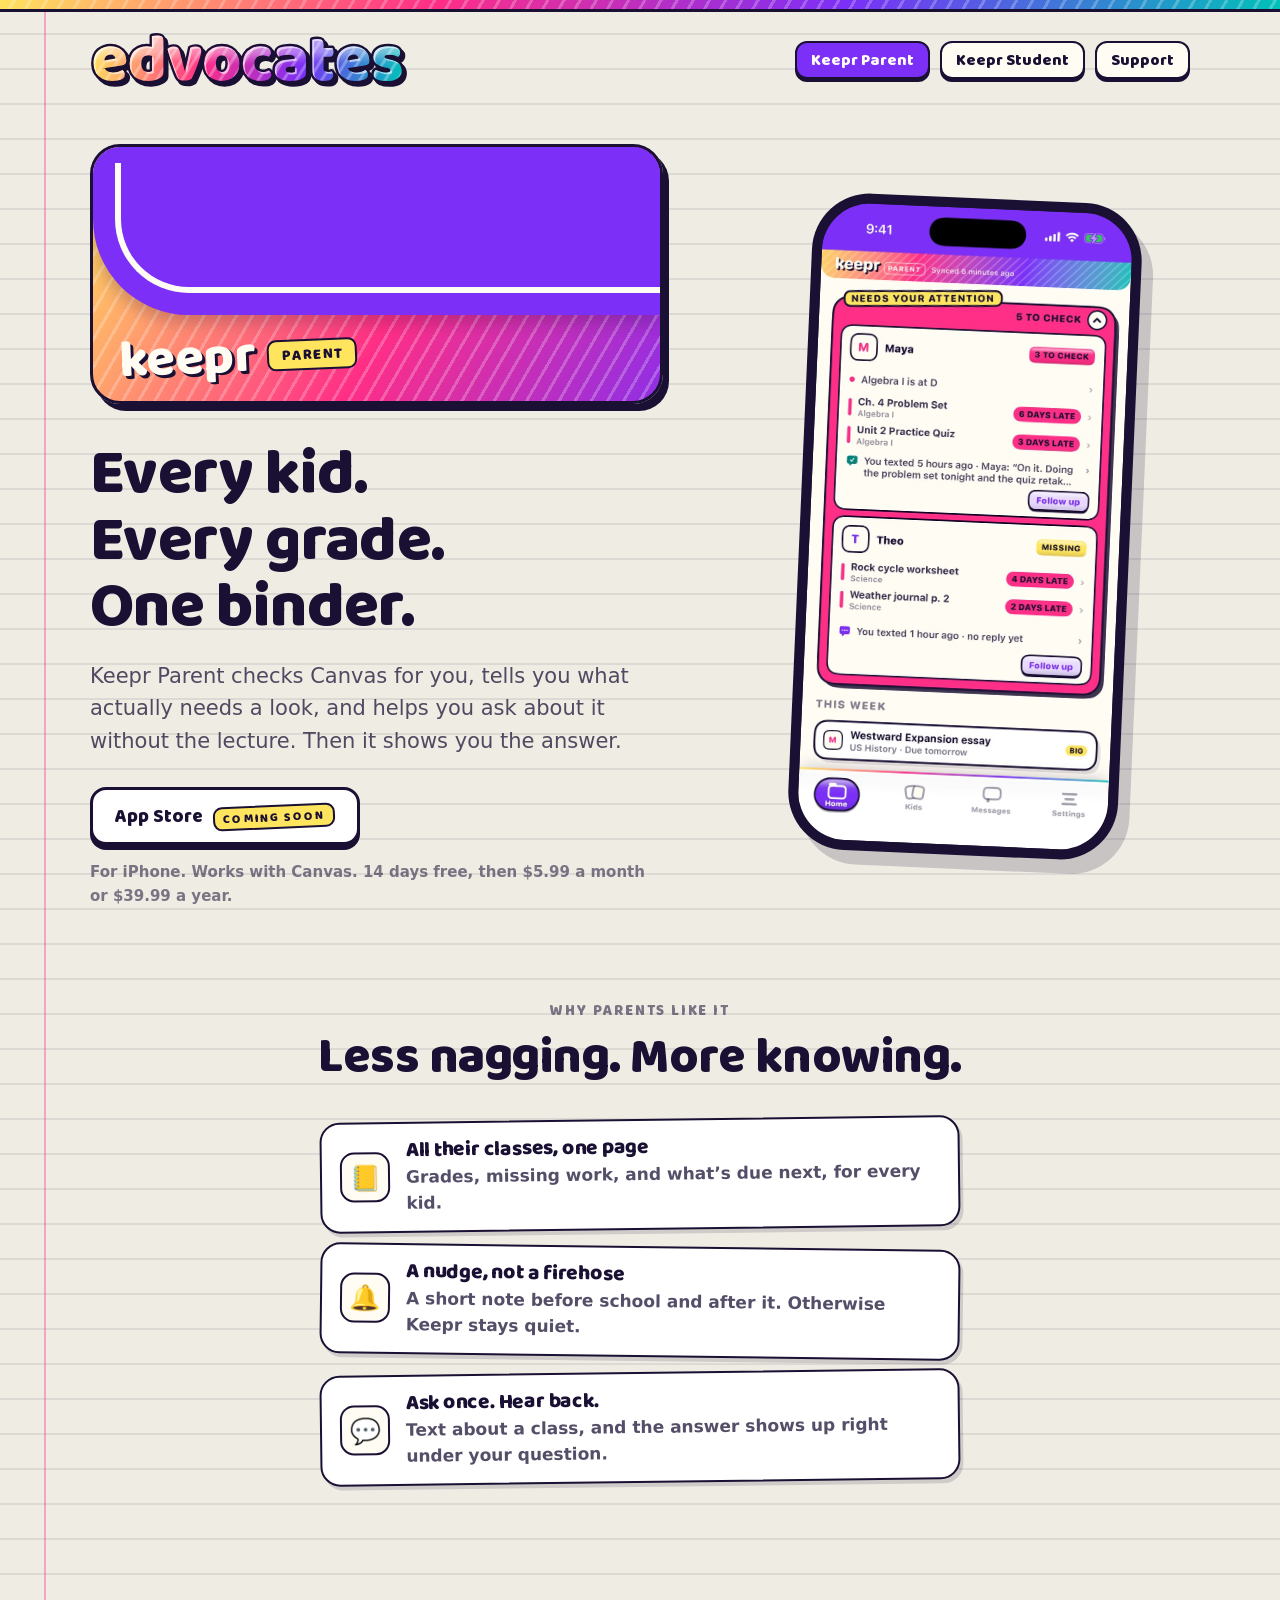
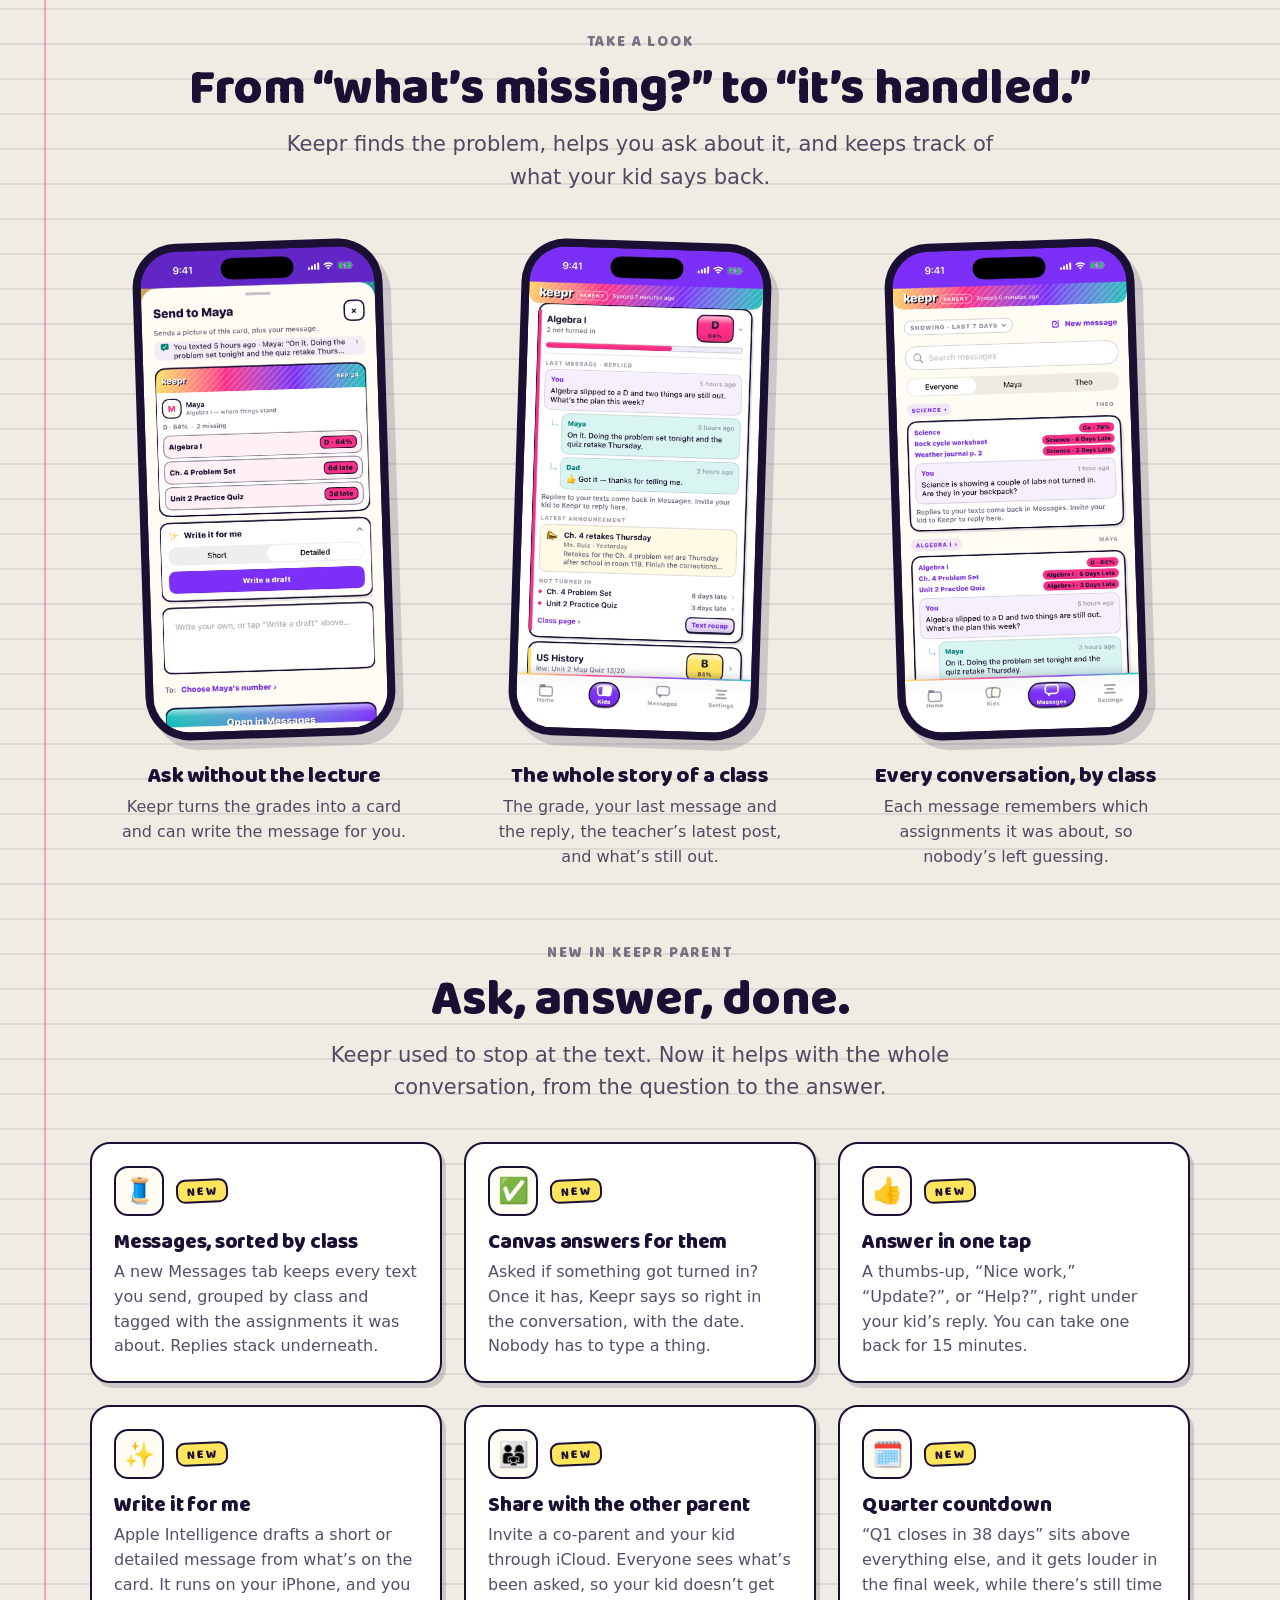
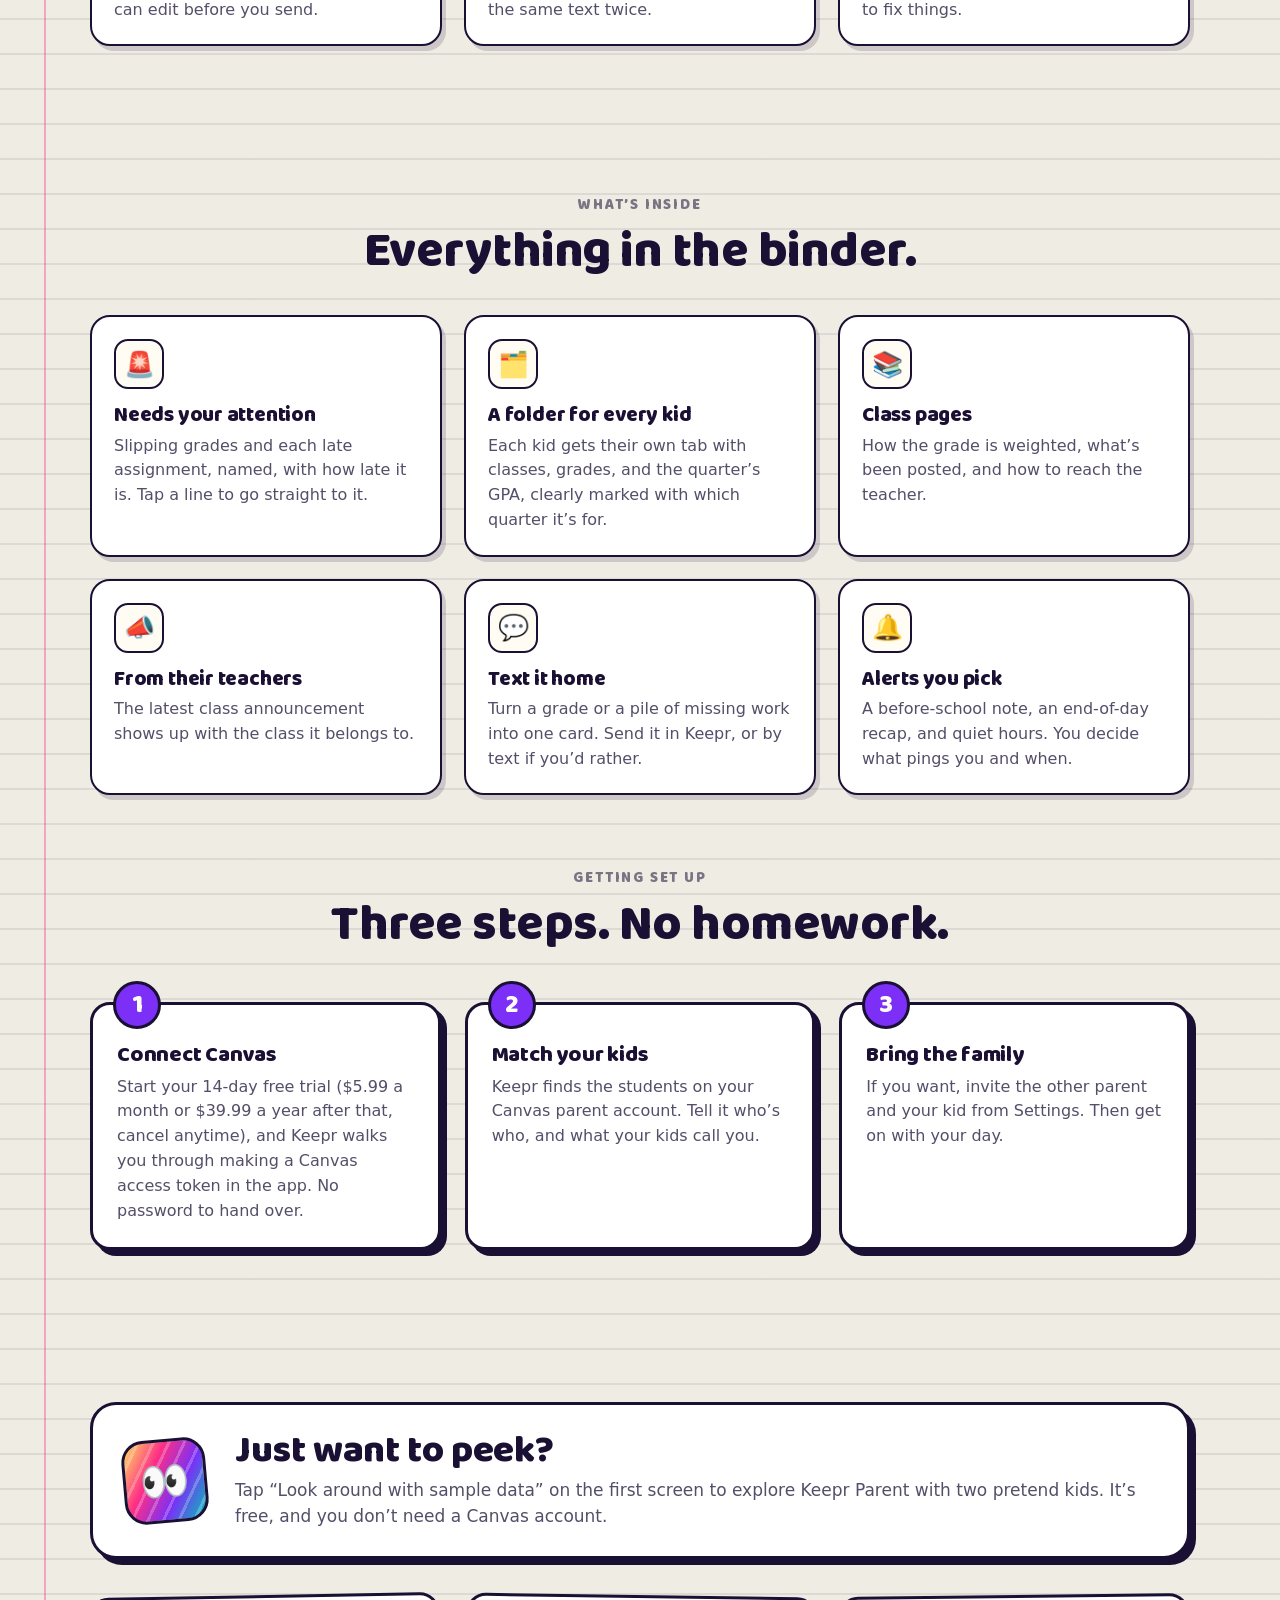
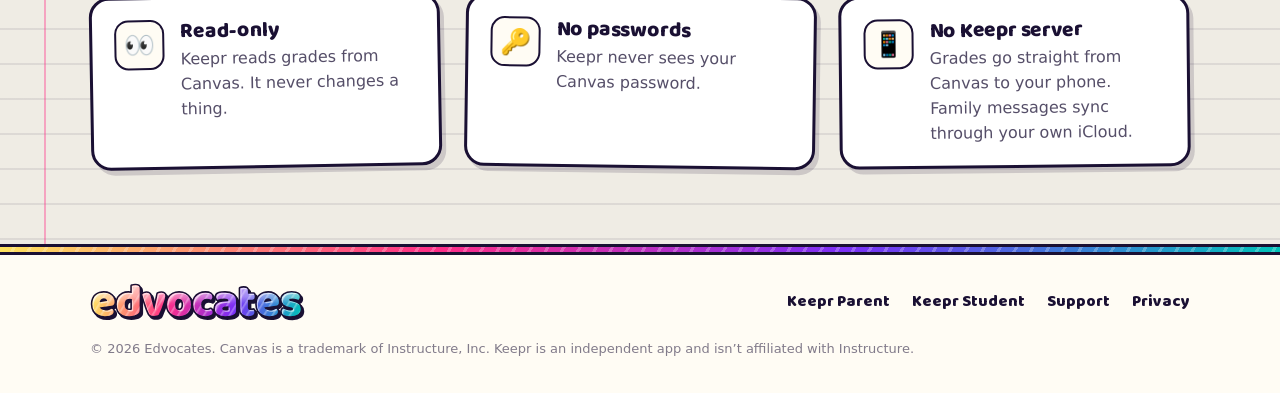
==== commit ef22aba6: "Add how-to videos to the support page, and prices to Keepr Parent Ten short looping clips, recorded " ====
--- a/public/keepr-parent.html
+++ b/public/keepr-parent.html
@@ -48,7 +48,7 @@
         <div class="cta-row">
           <!-- Swap for the App Store badge and listing link once Keepr Parent is live. -->
           <span class="btn btn--soon">App Store <span class="label">Coming soon</span></span>
-          <span class="cta-note">For iPhone. Works with Canvas. 14 days free.</span>
+          <span class="cta-note">For iPhone. Works with Canvas. 14 days free, then $5.99 a month or $39.99 a year.</span>
         </div>
       </div>
       <div class="phone">
@@ -191,7 +191,7 @@
           <h2 id="steps-title">Three steps. No homework.</h2>
         </div>
         <ol class="steps">
-          <li><h3>Connect Canvas</h3><p>Start your 14-day free trial, and Keepr walks you through making a Canvas access token in the app. No password to hand over.</p></li>
+          <li><h3>Connect Canvas</h3><p>Start your 14-day free trial ($5.99 a month or $39.99 a year after that, cancel anytime), and Keepr walks you through making a Canvas access token in the app. No password to hand over.</p></li>
           <li><h3>Match your kids</h3><p>Keepr finds the students on your Canvas parent account. Tell it who’s who, and what your kids call you.</p></li>
           <li><h3>Bring the family</h3><p>If you want, invite the other parent and your kid from Settings. Then get on with your day.</p></li>
         </ol>
--- a/public/assets/site.css
+++ b/public/assets/site.css
@@ -549,6 +549,31 @@
 }
 .support-email:hover { color: var(--pink); }
 .support-card p { margin-top: 14px; color: var(--ink-70); }
+
+/* how-to videos */
+.howto-nav { display: flex; flex-wrap: wrap; justify-content: center; gap: 10px; margin-top: 30px; }
+.howto-nav a {
+  padding: 9px 14px 7px; font: 800 15px/1 var(--display); color: var(--ink); text-decoration: none;
+  background: #fff; border: 2.5px solid var(--ink); border-radius: 12px; box-shadow: 0 3px 0 var(--ink);
+}
+.howto-nav a:hover { color: var(--ink); background: var(--yellow); }
+.howto-title { font-size: clamp(28px, 3.6vw, 40px); scroll-margin-top: 20px; }
+.howtos { display: grid; gap: 40px; margin-top: 28px; }
+.howto {
+  display: grid; grid-template-columns: 250px minmax(0, 1fr); gap: 20px 36px; align-items: center;
+  padding: 24px; background: #fff; border: var(--line); border-radius: 26px; box-shadow: var(--shadow-soft);
+}
+.howto .phone--video { width: 100%; max-width: 250px; padding: 8px; border-radius: 42px; rotate: -1.5deg; }
+.howto video { display: block; width: 100%; height: auto; border-radius: 34px; background: var(--cream); }
+.howto h3 { font-size: 24px; }
+.howto p { margin-top: 8px; color: var(--ink-70); max-width: 36em; }
+.faq { display: grid; grid-template-columns: repeat(auto-fit, minmax(min(100%, 320px), 1fr)); gap: 18px; margin-top: 28px; }
+.faq__item { padding: 20px 22px; background: #fff; border: 2.5px solid var(--ink); border-radius: 20px; }
+.faq__item p { margin-top: 6px; color: var(--ink-70); font-size: 16px; }
+@media (max-width: 700px) {
+  .howto { grid-template-columns: 1fr; justify-items: center; text-align: center; }
+  .howto .phone--video { max-width: 230px; }
+}
 
 /* ---------- legal ---------- */
 
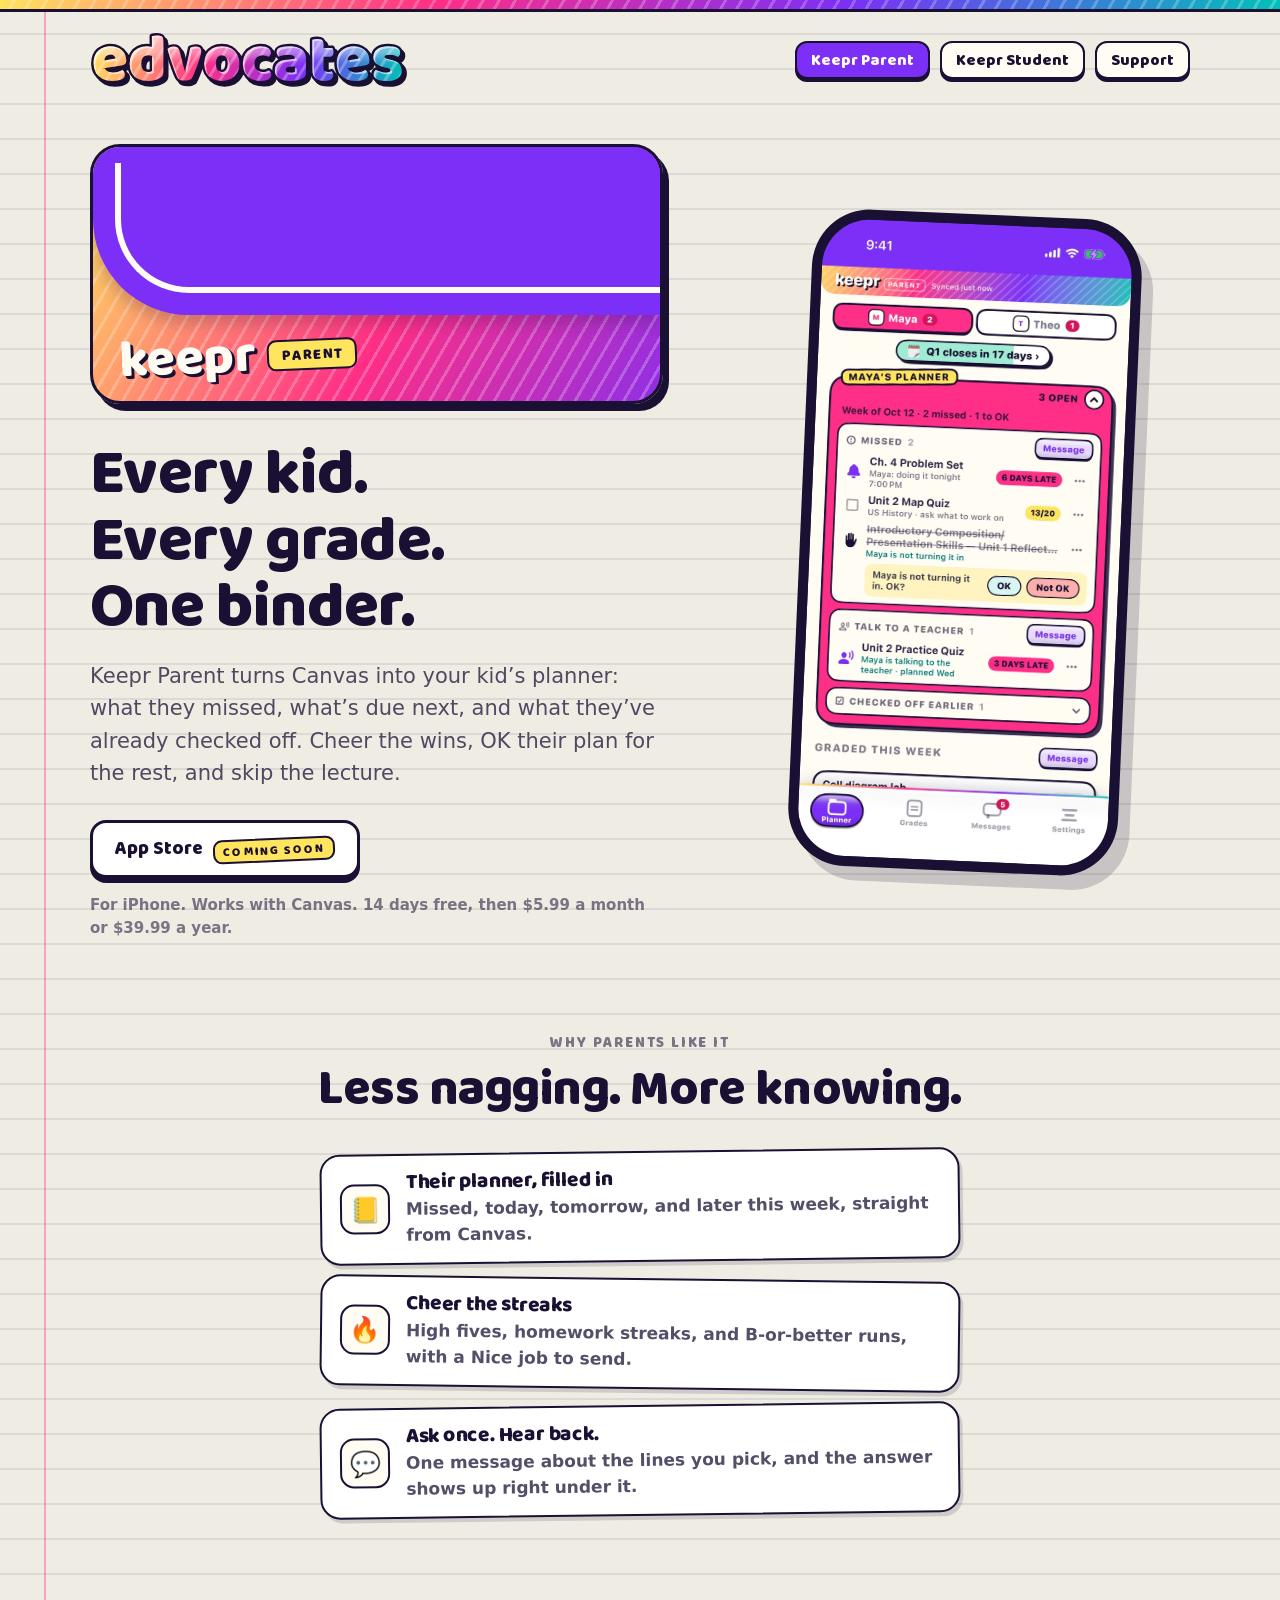
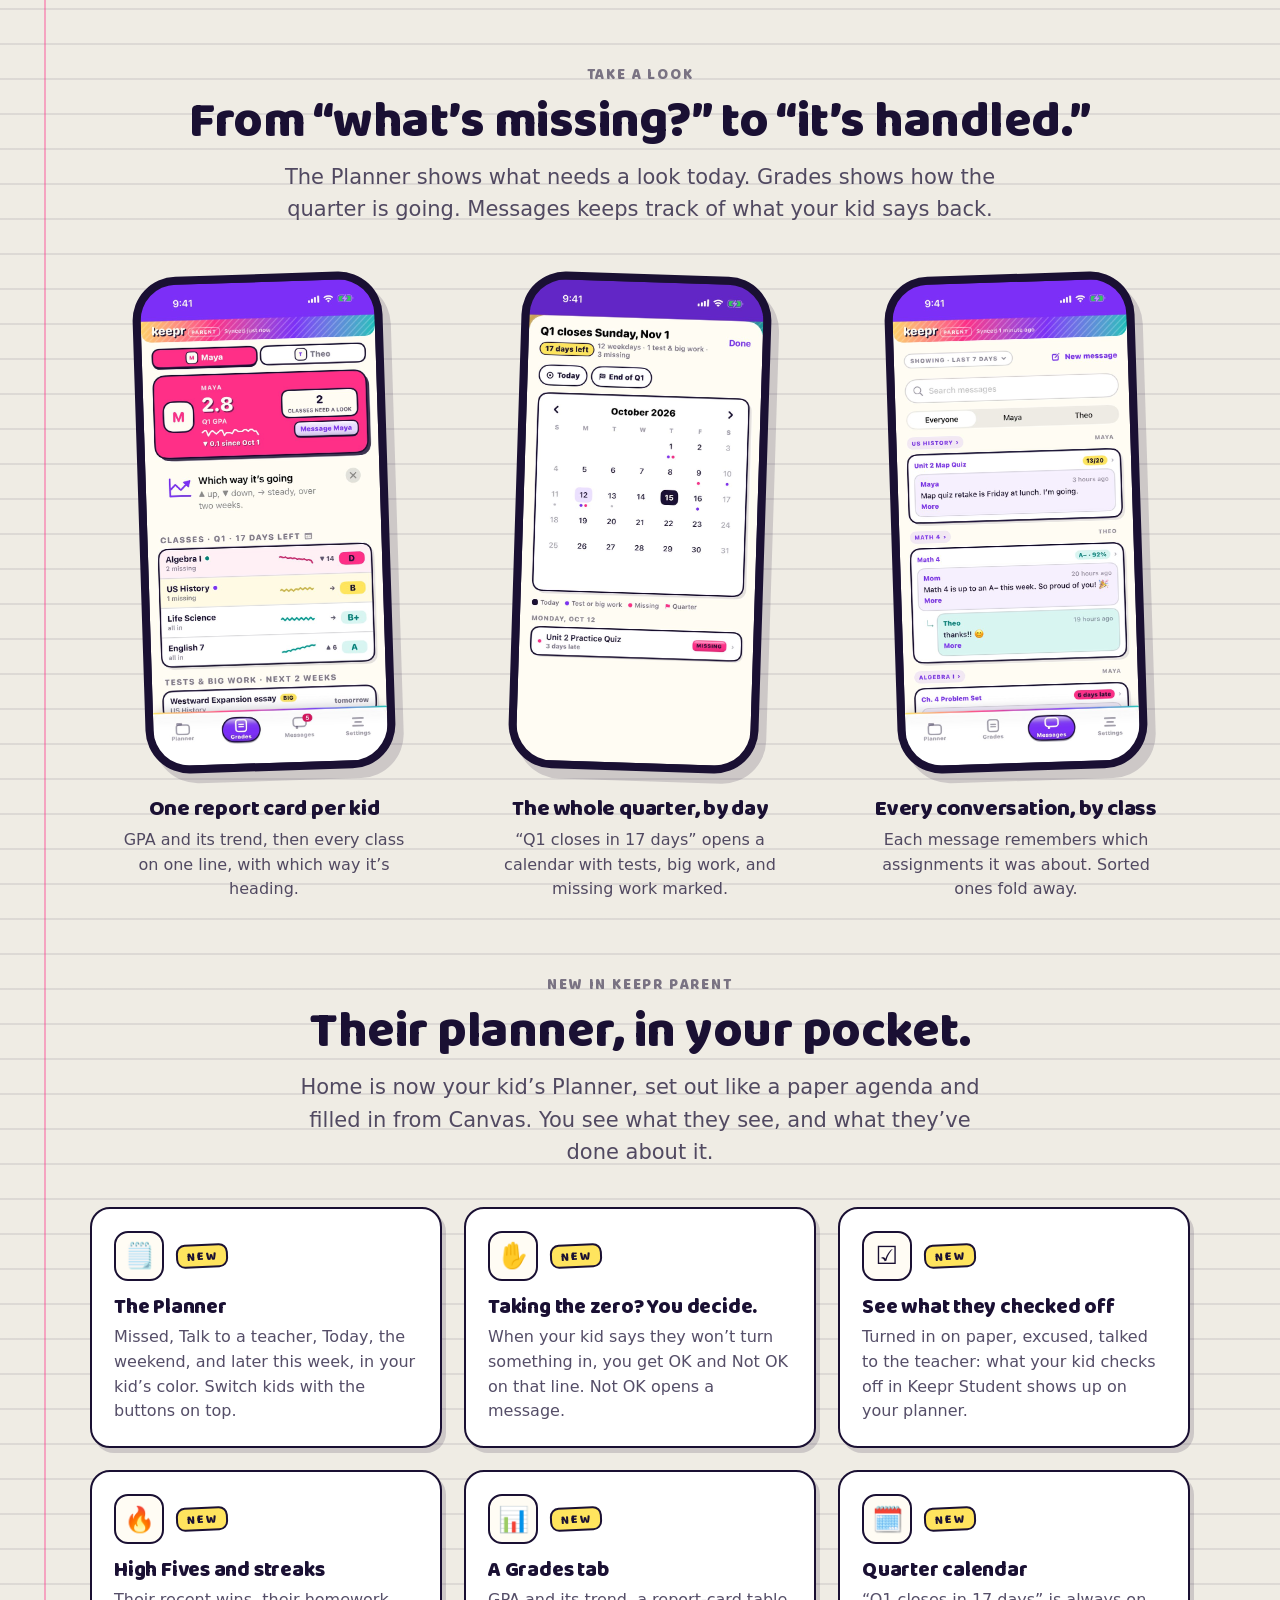
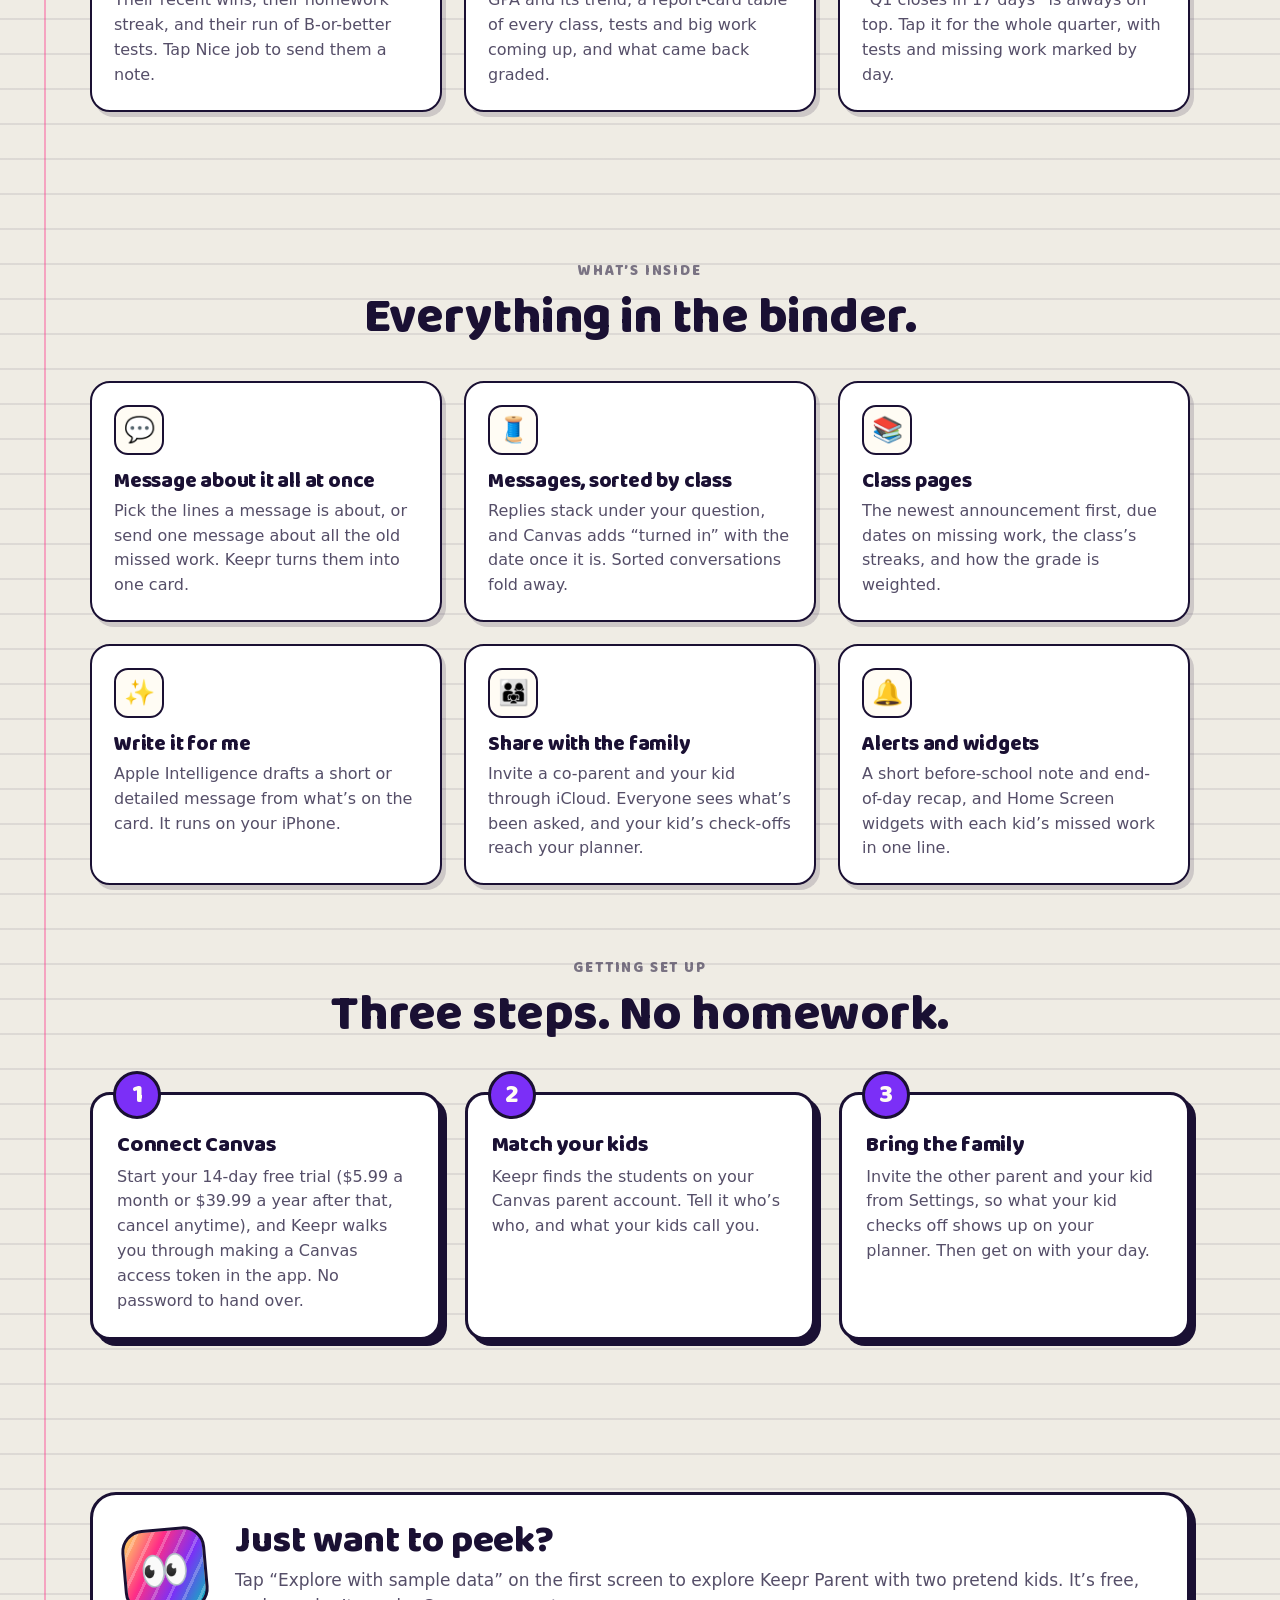
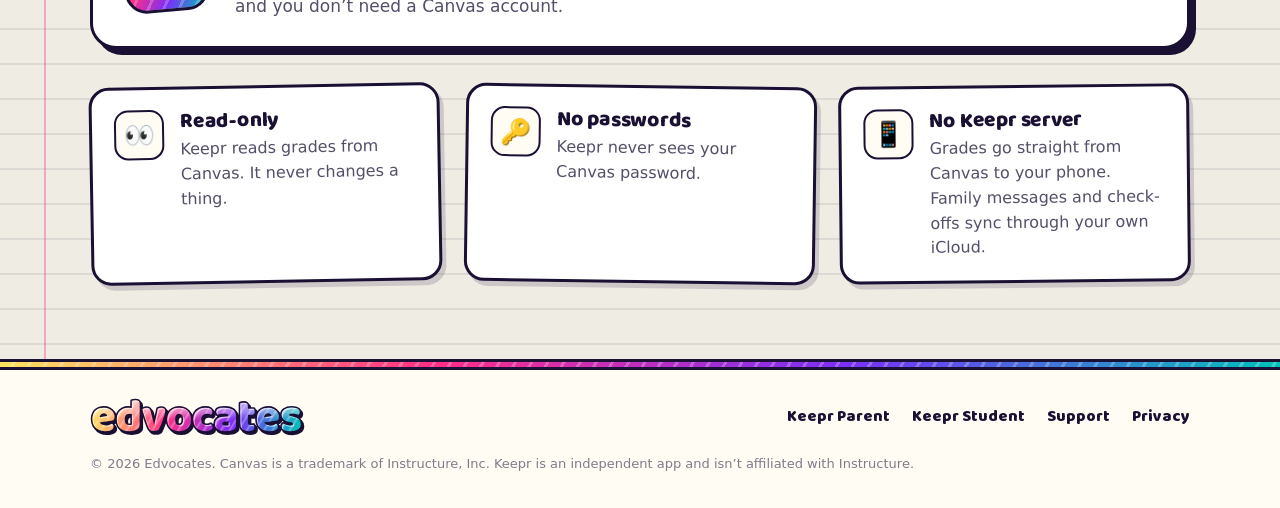
==== commit f0395b11: "Show the Planner, High Fives and streaks, with new screenshots Both app pages now lead with the Buil" ====
--- a/public/keepr-parent.html
+++ b/public/keepr-parent.html
@@ -4,7 +4,7 @@
   <meta charset="utf-8">
   <meta name="viewport" content="width=device-width, initial-scale=1">
   <title>Keepr Parent · Every kid. Every grade. One binder.</title>
-  <meta name="description" content="Keepr Parent puts all your kids’ Canvas grades, missing work, and what’s due next on one page, nudges you when something slips, and keeps track of what they say back.">
+  <meta name="description" content="Keepr Parent turns Canvas into your kid’s planner: what they missed, what’s due next, what they’ve checked off, and their streaks. OK their plan, cheer the wins, and skip the lecture.">
   <link rel="canonical" href="https://edvocates.com/keepr-parent">
   <meta name="theme-color" content="#7B2FF7">
   <link rel="icon" href="favicon.ico" sizes="32x32">
@@ -14,13 +14,23 @@
   <meta property="og:type" content="website">
   <meta property="og:site_name" content="Edvocates">
   <meta property="og:title" content="Keepr Parent · Every kid. Every grade. One binder.">
-  <meta property="og:description" content="All your kids’ grades, missing work, and what’s due next on one page. Ask about it without the lecture, and see the answer.">
+  <meta property="og:description" content="Your kid’s planner, filled in from Canvas: missed work, what’s due, what they’ve checked off, and their streaks.">
   <meta property="og:url" content="https://edvocates.com/keepr-parent">
   <meta property="og:image" content="https://edvocates.com/assets/img/og-image.png">
   <meta property="og:image:width" content="1200">
   <meta property="og:image:height" content="630">
   <meta property="og:image:alt" content="The Edvocates wordmark above the Keepr Parent and Keepr Student app icons">
   <meta name="twitter:card" content="summary_large_image">
+  <!-- PostHog web analytics: page views only, kept in memory (no cookies or local storage). -->
+  <script>
+    !function(t,e){var o,n,p,r;e.__SV||(window.posthog=e,e._i=[],e.init=function(i,s,a){function g(t,e){var o=e.split(".");2==o.length&&(t=t[o[0]],e=o[1]),t[e]=function(){t.push([e].concat(Array.prototype.slice.call(arguments,0)))}}(p=t.createElement("script")).type="text/javascript",p.crossOrigin="anonymous",p.async=!0,p.src=s.api_host.replace(".i.posthog.com","-assets.i.posthog.com")+"/static/array.js",(r=t.getElementsByTagName("script")[0]).parentNode.insertBefore(p,r);var u=e;for(void 0!==a?u=e[a]=[]:a="posthog",u.people=u.people||[],u.toString=function(t){var e="posthog";return"posthog"!==a&&(e+="."+a),t||(e+=" (stub)"),e},u.people.toString=function(){return u.toString(1)+".people (stub)"},o="init capture register register_once unregister opt_out_capturing has_opted_out_capturing opt_in_capturing reset identify get_distinct_id".split(" "),n=0;n<o.length;n++)g(u,o[n]);e._i.push([i,s,a])},e.__SV=1)}(document,window.posthog||[]);
+    posthog.init('phc_kYpqgbaCDJi4JeUQjfFLATJrvVNEmpqcBXWxJi4p8hLq', {
+      api_host: 'https://us.i.posthog.com',
+      persistence: 'memory',
+      person_profiles: 'identified_only',
+      disable_session_recording: true
+    });
+  </script>
 </head>
 <body class="theme-parent">
   <a class="skip btn" href="#main">Skip to content</a>
@@ -44,7 +54,7 @@
           <div class="binder__mark">keepr <span class="label">Parent</span></div>
         </div>
         <h1><span class="nowrap">Every kid.</span> <span class="nowrap">Every grade.</span> <span class="nowrap">One binder.</span></h1>
-        <p class="lede">Keepr Parent checks Canvas for you, tells you what actually needs a look, and helps you ask about it without the lecture. Then it shows you the answer.</p>
+        <p class="lede">Keepr Parent turns Canvas into your kid’s planner: what they missed, what’s due next, and what they’ve already checked off. Cheer the wins, OK their plan for the rest, and skip the lecture.</p>
         <div class="cta-row">
           <!-- Swap for the App Store badge and listing link once Keepr Parent is live. -->
           <span class="btn btn--soon">App Store <span class="label">Coming soon</span></span>
@@ -52,7 +62,7 @@
         </div>
       </div>
       <div class="phone">
-        <img src="assets/img/screens/parent-home.jpg" width="720" height="1479" alt="Keepr Parent’s home screen: a Needs Your Attention box listing Maya’s late Algebra work with her reply to your text, and Theo’s missing Science labs with a Follow up button">
+        <img src="assets/img/screens/parent-planner.jpg" width="720" height="1479" alt="Maya’s Planner in Keepr Parent: missed work with Maya’s plan on each line, “Maya is not turning it in. OK?” with OK and Not OK buttons, and a Talk to a teacher section">
       </div>
     </section>
 
@@ -63,15 +73,15 @@
         <ul class="perks">
           <li class="perk">
             <span class="emo" aria-hidden="true">📒</span>
-            <div><h3>All their classes, one page</h3><p>Grades, missing work, and what’s due next, for every kid.</p></div>
+            <div><h3>Their planner, filled in</h3><p>Missed, today, tomorrow, and later this week, straight from Canvas.</p></div>
           </li>
           <li class="perk">
-            <span class="emo" aria-hidden="true">🔔</span>
-            <div><h3>A nudge, not a firehose</h3><p>A short note before school and after it. Otherwise Keepr stays quiet.</p></div>
+            <span class="emo" aria-hidden="true">🔥</span>
+            <div><h3>Cheer the streaks</h3><p>High fives, homework streaks, and B-or-better runs, with a Nice job to send.</p></div>
           </li>
           <li class="perk">
             <span class="emo" aria-hidden="true">💬</span>
-            <div><h3>Ask once. Hear back.</h3><p>Text about a class, and the answer shows up right under your question.</p></div>
+            <div><h3>Ask once. Hear back.</h3><p>One message about the lines you pick, and the answer shows up right under it.</p></div>
           </li>
         </ul>
       </div>
@@ -82,20 +92,20 @@
         <div class="center">
           <p class="eyebrow">Take a look</p>
           <h2 id="tour-title">From “what’s missing?” to “it’s handled.”</h2>
-          <p class="lede">Keepr finds the problem, helps you ask about it, and keeps track of what your kid says back.</p>
+          <p class="lede">The Planner shows what needs a look today. Grades shows how the quarter is going. Messages keeps track of what your kid says back.</p>
         </div>
         <div class="tour">
           <figure class="shot">
-            <div class="phone"><img src="assets/img/screens/parent-draft.jpg" width="720" height="1479" loading="lazy" alt="The Send to Maya sheet: a card showing Algebra I at a D and two late assignments, with a Write it for me panel offering Short or Detailed drafts"></div>
-            <figcaption><h3>Ask without the lecture</h3><p>Keepr turns the grades into a card and can write the message for you.</p></figcaption>
+            <div class="phone"><img src="assets/img/screens/parent-grades.jpg" width="720" height="1479" loading="lazy" alt="Maya’s Grades tab: her Q1 GPA with its two-week trend line, and a report-card table of every class with its letter grade and which way it’s heading"></div>
+            <figcaption><h3>One report card per kid</h3><p>GPA and its trend, then every class on one line, with which way it’s heading.</p></figcaption>
           </figure>
           <figure class="shot">
-            <div class="phone"><img src="assets/img/screens/parent-class.jpg" width="720" height="1479" loading="lazy" alt="Maya’s Algebra I class: your message, Maya’s reply, the teacher’s latest announcement, and the two assignments not turned in"></div>
-            <figcaption><h3>The whole story of a class</h3><p>The grade, your last message and the reply, the teacher’s latest post, and what’s still out.</p></figcaption>
+            <div class="phone"><img src="assets/img/screens/parent-calendar.jpg" width="720" height="1479" loading="lazy" alt="The quarter calendar: Q1 closes in 17 days, a month view with dots for tests and missing work, and the work due on the chosen day"></div>
+            <figcaption><h3>The whole quarter, by day</h3><p>“Q1 closes in 17 days” opens a calendar with tests, big work, and missing work marked.</p></figcaption>
           </figure>
           <figure class="shot">
-            <div class="phone"><img src="assets/img/screens/parent-messages.jpg" width="720" height="1479" loading="lazy" alt="The Messages tab: conversations grouped by class, each naming the assignments it was about and how late they are"></div>
-            <figcaption><h3>Every conversation, by class</h3><p>Each message remembers which assignments it was about, so nobody’s left guessing.</p></figcaption>
+            <div class="phone"><img src="assets/img/screens/parent-messages.jpg" width="720" height="1479" loading="lazy" alt="The Messages tab: conversations grouped by class, each naming the assignments it was about, with the kid’s reply underneath"></div>
+            <figcaption><h3>Every conversation, by class</h3><p>Each message remembers which assignments it was about. Sorted ones fold away.</p></figcaption>
           </figure>
         </div>
       </div>
@@ -105,39 +115,39 @@
       <div class="wrap">
         <div class="center">
           <p class="eyebrow">New in Keepr Parent</p>
-          <h2 id="new-title">Ask, answer, done.</h2>
-          <p class="lede">Keepr used to stop at the text. Now it helps with the whole conversation, from the question to the answer.</p>
+          <h2 id="new-title">Their planner, in your pocket.</h2>
+          <p class="lede">Home is now your kid’s Planner, set out like a paper agenda and filled in from Canvas. You see what they see, and what they’ve done about it.</p>
         </div>
         <div class="features">
           <div class="feature">
-            <span class="emo" aria-hidden="true">🧵</span><span class="label">New</span>
-            <h3>Messages, sorted by class</h3>
-            <p>A new Messages tab keeps every text you send, grouped by class and tagged with the assignments it was about. Replies stack underneath.</p>
-          </div>
-          <div class="feature">
-            <span class="emo" aria-hidden="true">✅</span><span class="label">New</span>
-            <h3>Canvas answers for them</h3>
-            <p>Asked if something got turned in? Once it has, Keepr says so right in the conversation, with the date. Nobody has to type a thing.</p>
-          </div>
-          <div class="feature">
-            <span class="emo" aria-hidden="true">👍</span><span class="label">New</span>
-            <h3>Answer in one tap</h3>
-            <p>A thumbs-up, “Nice work,” “Update?”, or “Help?”, right under your kid’s reply. You can take one back for 15 minutes.</p>
-          </div>
-          <div class="feature">
-            <span class="emo" aria-hidden="true">✨</span><span class="label">New</span>
-            <h3>Write it for me</h3>
-            <p>Apple Intelligence drafts a short or detailed message from what’s on the card. It runs on your iPhone, and you can edit before you send.</p>
-          </div>
-          <div class="feature">
-            <span class="emo" aria-hidden="true">👨‍👩‍👧</span><span class="label">New</span>
-            <h3>Share with the other parent</h3>
-            <p>Invite a co-parent and your kid through iCloud. Everyone sees what’s been asked, so your kid doesn’t get the same text twice.</p>
+            <span class="emo" aria-hidden="true">🗒️</span><span class="label">New</span>
+            <h3>The Planner</h3>
+            <p>Missed, Talk to a teacher, Today, the weekend, and later this week, in your kid’s color. Switch kids with the buttons on top.</p>
+          </div>
+          <div class="feature">
+            <span class="emo" aria-hidden="true">✋</span><span class="label">New</span>
+            <h3>Taking the zero? You decide.</h3>
+            <p>When your kid says they won’t turn something in, you get OK and Not OK on that line. Not OK opens a message.</p>
+          </div>
+          <div class="feature">
+            <span class="emo" aria-hidden="true">☑️</span><span class="label">New</span>
+            <h3>See what they checked off</h3>
+            <p>Turned in on paper, excused, talked to the teacher: what your kid checks off in Keepr Student shows up on your planner.</p>
+          </div>
+          <div class="feature">
+            <span class="emo" aria-hidden="true">🔥</span><span class="label">New</span>
+            <h3>High Fives and streaks</h3>
+            <p>Their recent wins, their homework streak, and their run of B-or-better tests. Tap Nice job to send them a note.</p>
+          </div>
+          <div class="feature">
+            <span class="emo" aria-hidden="true">📊</span><span class="label">New</span>
+            <h3>A Grades tab</h3>
+            <p>GPA and its trend, a report-card table of every class, tests and big work coming up, and what came back graded.</p>
           </div>
           <div class="feature">
             <span class="emo" aria-hidden="true">🗓️</span><span class="label">New</span>
-            <h3>Quarter countdown</h3>
-            <p>“Q1 closes in 38 days” sits above everything else, and it gets louder in the final week, while there’s still time to fix things.</p>
+            <h3>Quarter calendar</h3>
+            <p>“Q1 closes in 17 days” is always on top. Tap it for the whole quarter, with tests and missing work marked by day.</p>
           </div>
         </div>
       </div>
@@ -151,34 +161,34 @@
         </div>
         <div class="features">
           <div class="feature">
-            <span class="emo" aria-hidden="true">🚨</span>
-            <h3>Needs your attention</h3>
-            <p>Slipping grades and each late assignment, named, with how late it is. Tap a line to go straight to it.</p>
-          </div>
-          <div class="feature">
-            <span class="emo" aria-hidden="true">🗂️</span>
-            <h3>A folder for every kid</h3>
-            <p>Each kid gets their own tab with classes, grades, and the quarter’s GPA, clearly marked with which quarter it’s for.</p>
+            <span class="emo" aria-hidden="true">💬</span>
+            <h3>Message about it all at once</h3>
+            <p>Pick the lines a message is about, or send one message about all the old missed work. Keepr turns them into one card.</p>
+          </div>
+          <div class="feature">
+            <span class="emo" aria-hidden="true">🧵</span>
+            <h3>Messages, sorted by class</h3>
+            <p>Replies stack under your question, and Canvas adds “turned in” with the date once it is. Sorted conversations fold away.</p>
           </div>
           <div class="feature">
             <span class="emo" aria-hidden="true">📚</span>
             <h3>Class pages</h3>
-            <p>How the grade is weighted, what’s been posted, and how to reach the teacher.</p>
-          </div>
-          <div class="feature">
-            <span class="emo" aria-hidden="true">📣</span>
-            <h3>From their teachers</h3>
-            <p>The latest class announcement shows up with the class it belongs to.</p>
-          </div>
-          <div class="feature">
-            <span class="emo" aria-hidden="true">💬</span>
-            <h3>Text it home</h3>
-            <p>Turn a grade or a pile of missing work into one card. Send it in Keepr, or by text if you’d rather.</p>
+            <p>The newest announcement first, due dates on missing work, the class’s streaks, and how the grade is weighted.</p>
+          </div>
+          <div class="feature">
+            <span class="emo" aria-hidden="true">✨</span>
+            <h3>Write it for me</h3>
+            <p>Apple Intelligence drafts a short or detailed message from what’s on the card. It runs on your iPhone.</p>
+          </div>
+          <div class="feature">
+            <span class="emo" aria-hidden="true">👨‍👩‍👧</span>
+            <h3>Share with the family</h3>
+            <p>Invite a co-parent and your kid through iCloud. Everyone sees what’s been asked, and your kid’s check-offs reach your planner.</p>
           </div>
           <div class="feature">
             <span class="emo" aria-hidden="true">🔔</span>
-            <h3>Alerts you pick</h3>
-            <p>A before-school note, an end-of-day recap, and quiet hours. You decide what pings you and when.</p>
+            <h3>Alerts and widgets</h3>
+            <p>A short before-school note and end-of-day recap, and Home Screen widgets with each kid’s missed work in one line.</p>
           </div>
         </div>
       </div>
@@ -193,7 +203,7 @@
         <ol class="steps">
           <li><h3>Connect Canvas</h3><p>Start your 14-day free trial ($5.99 a month or $39.99 a year after that, cancel anytime), and Keepr walks you through making a Canvas access token in the app. No password to hand over.</p></li>
           <li><h3>Match your kids</h3><p>Keepr finds the students on your Canvas parent account. Tell it who’s who, and what your kids call you.</p></li>
-          <li><h3>Bring the family</h3><p>If you want, invite the other parent and your kid from Settings. Then get on with your day.</p></li>
+          <li><h3>Bring the family</h3><p>Invite the other parent and your kid from Settings, so what your kid checks off shows up on your planner. Then get on with your day.</p></li>
         </ol>
       </div>
     </section>
@@ -204,7 +214,7 @@
           <div class="callout__foil" aria-hidden="true">👀</div>
           <div class="callout__text">
             <h2 id="peek-title">Just want to peek?</h2>
-            <p>Tap “Look around with sample data” on the first screen to explore Keepr Parent with two pretend kids. It’s free, and you don’t need a Canvas account.</p>
+            <p>Tap “Explore with sample data” on the first screen to explore Keepr Parent with two pretend kids. It’s free, and you don’t need a Canvas account.</p>
           </div>
         </div>
         <div class="promises">
@@ -218,7 +228,7 @@
           </div>
           <div class="promise">
             <span class="emo" aria-hidden="true">📱</span>
-            <div><h3>No Keepr server</h3><p>Grades go straight from Canvas to your phone. Family messages sync through your own iCloud.</p></div>
+            <div><h3>No Keepr server</h3><p>Grades go straight from Canvas to your phone. Family messages and check-offs sync through your own iCloud.</p></div>
           </div>
         </div>
       </div>
